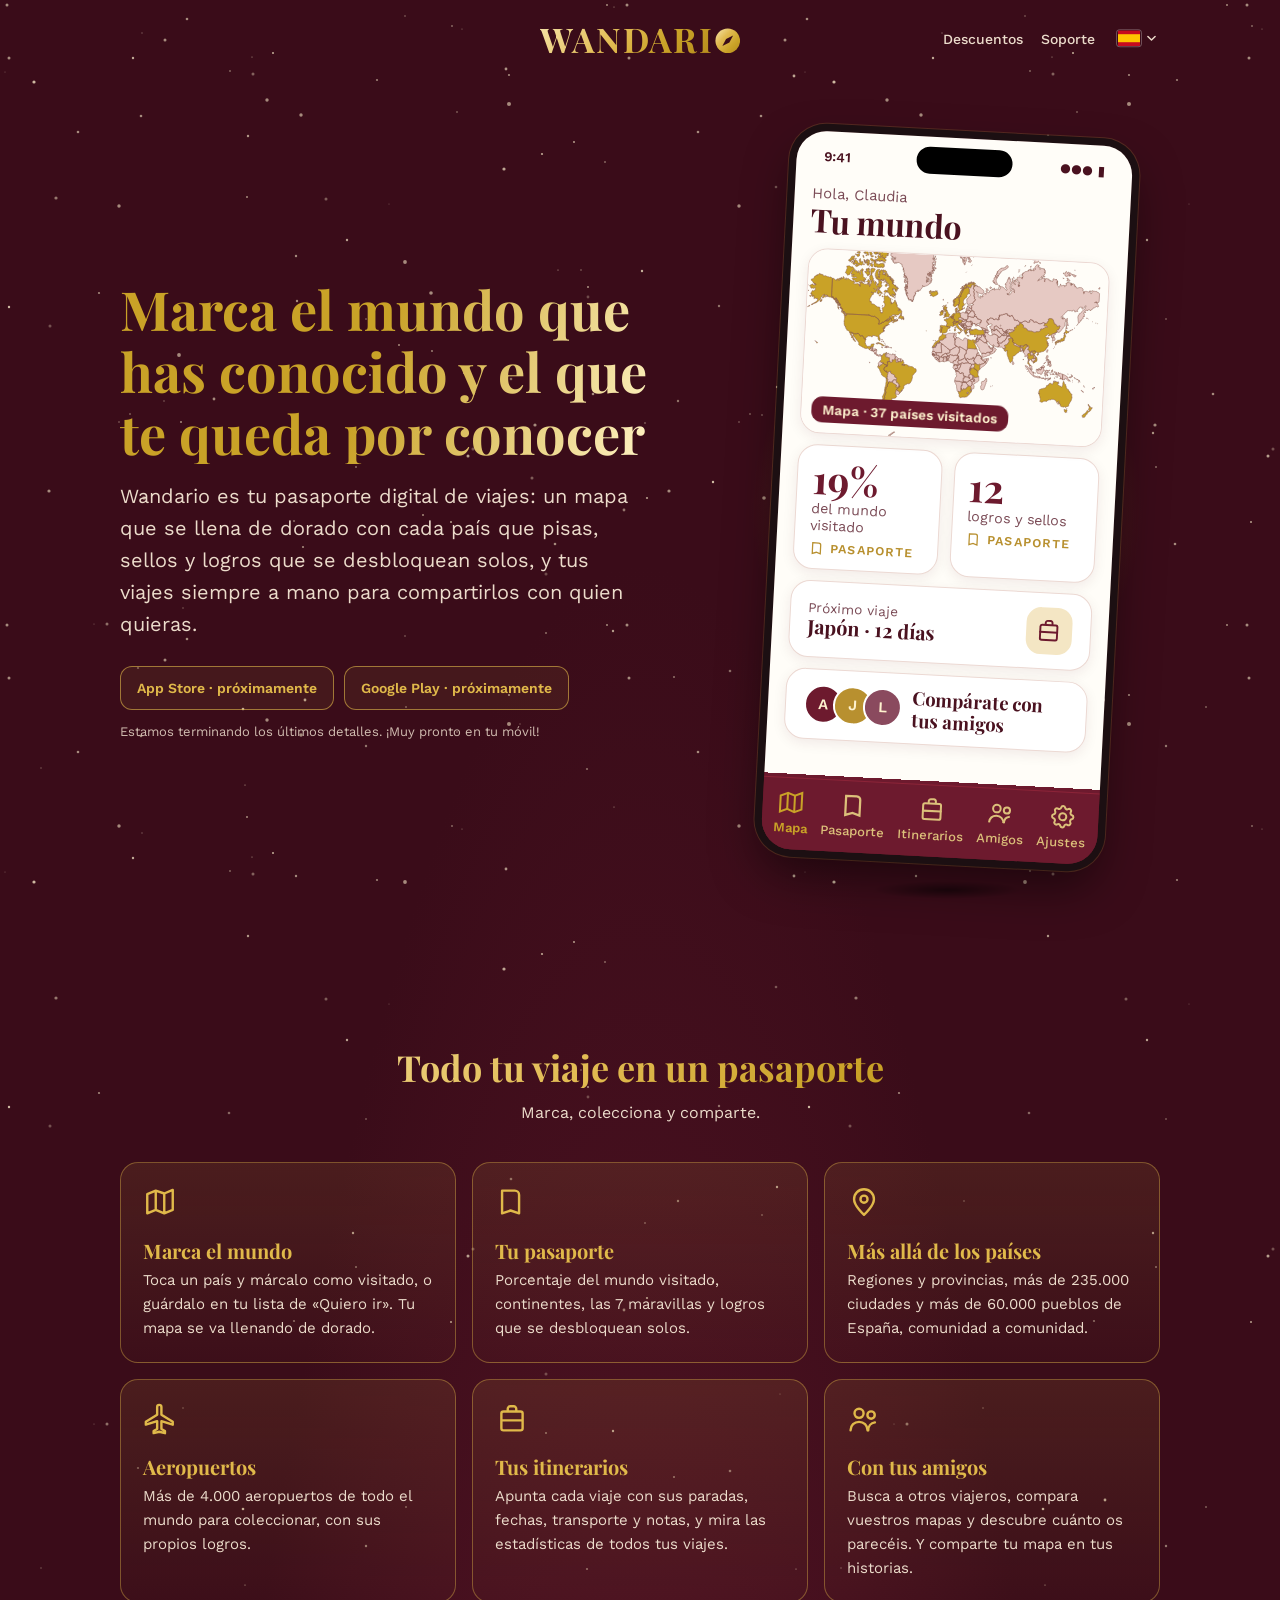
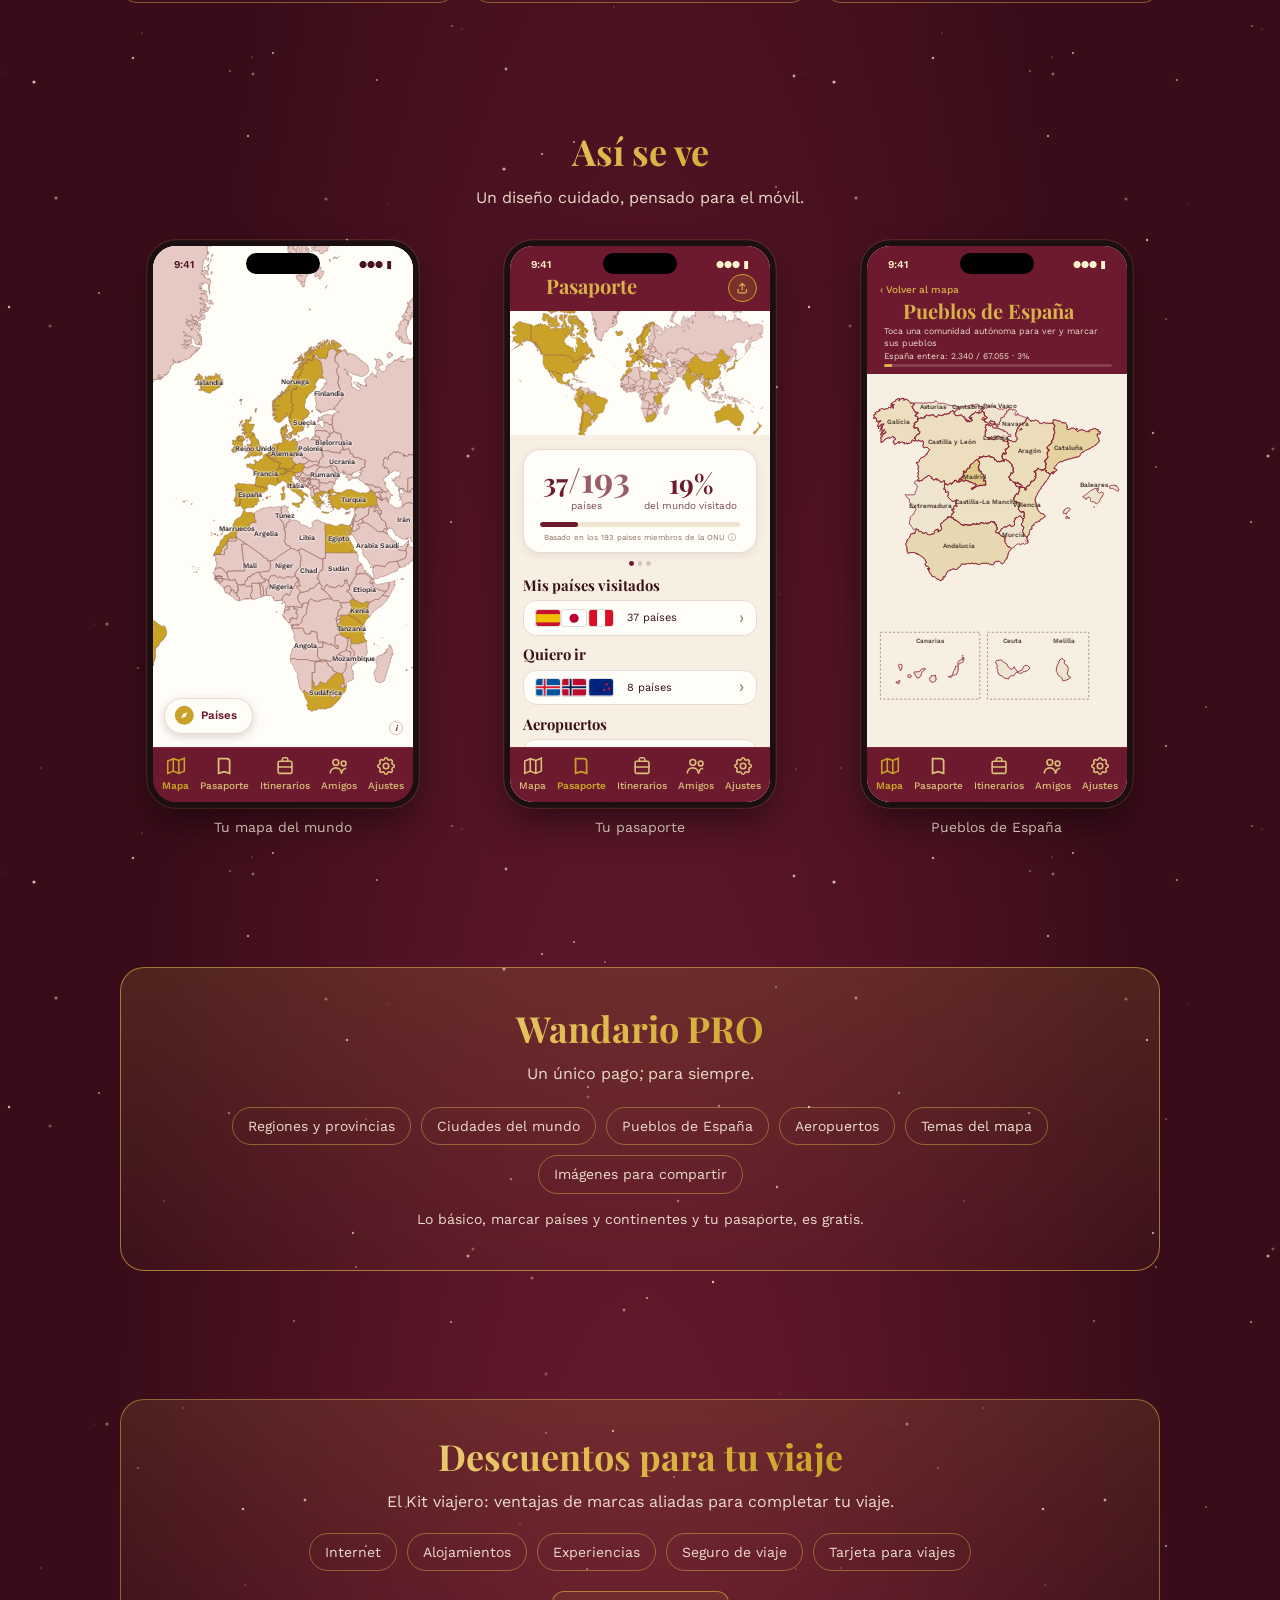
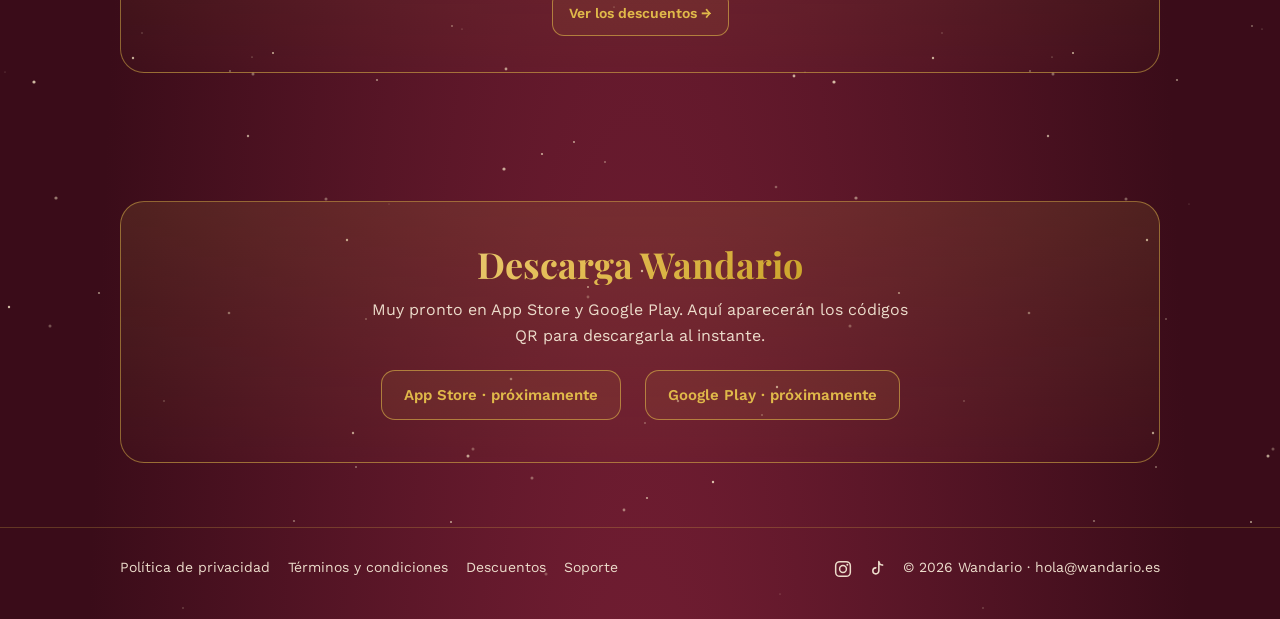
==== index.html @ b7c6d2a2 "Web: marco del movil proporcional al tamano (fino y uniforme en movil y ordenador), sin linea blanca" ====
<!doctype html>
<html lang="es">
<head>
<meta charset="utf-8">
<meta name="viewport" content="width=device-width,initial-scale=1">
<title>Wandario · Tu pasaporte digital de viajes</title>
<meta name="description" content="Marca el mundo que has conocido y el que te queda por conocer. Tu mapa, tu pasaporte con sellos y logros, tus itinerarios y tus amigos, en una sola app.">
<meta name="theme-color" content="#3a0c19">
<link rel="canonical" href="https://wandario.es/">
<link rel="alternate" hreflang="es" href="https://wandario.es/">
<link rel="alternate" hreflang="en" href="https://wandario.es/en/">
<link rel="alternate" hreflang="x-default" href="https://wandario.es/">
<link rel="icon" href="/favicon.ico" sizes="any">
<link rel="icon" href="/favicon-32.png" type="image/png" sizes="32x32">
<link rel="icon" href="/favicon-48.png" type="image/png" sizes="48x48">
<link rel="icon" href="/favicon-96.png" type="image/png" sizes="96x96">
<link rel="apple-touch-icon" href="/apple-touch-icon.png">
<link rel="manifest" href="/site.webmanifest">
<meta property="og:type" content="website">
<meta property="og:locale" content="es_ES">
<meta property="og:title" content="Wandario · Tu pasaporte digital de viajes">
<meta property="og:description" content="Marca el mundo que has conocido y el que te queda por conocer. Tu mapa, tu pasaporte con sellos y logros, tus itinerarios y tus amigos, en una sola app.">
<meta property="og:url" content="https://wandario.es/">
<meta property="og:image" content="https://wandario.es/img/og-wandario.png?v=4">
<meta property="og:image:width" content="1200">
<meta property="og:image:height" content="630">
<meta name="twitter:card" content="summary_large_image">
<link rel="stylesheet" href="/css/style.css?v=11f3b00a">
<script>(function(){if('scrollRestoration' in history)history.scrollRestoration='manual';if(location.hash)return;var moved=false;['touchstart','wheel','keydown','mousedown'].forEach(function(e){addEventListener(e,function(){moved=true},{once:true,passive:true})});function top(){if(!moved)window.scrollTo(0,0)}top();addEventListener('load',function(){top();setTimeout(top,80);setTimeout(top,400);if(document.fonts&&document.fonts.ready)document.fonts.ready.then(top)});addEventListener('pageshow',top)})()</script>
<script>document.documentElement.className+=" js"</script>
<script type="application/ld+json">{"@context":"https://schema.org","@graph":[{"@type":"Organization","@id":"https://wandario.es/#org","name":"Wandario","url":"https://wandario.es/","logo":{"@type":"ImageObject","url":"https://wandario.es/icon-512.png","width":512,"height":512},"image":{"@type":"ImageObject","url":"https://wandario.es/icon-512.png","width":512,"height":512},"sameAs":["https://www.instagram.com/wandarioapp/","https://www.tiktok.com/@wandarioapp"]},{"@type":"WebSite","@id":"https://wandario.es/#website","url":"https://wandario.es/","name":"Wandario","inLanguage":"es","publisher":{"@id":"https://wandario.es/#org"}},{"@type":"WebPage","@id":"https://wandario.es/#page","url":"https://wandario.es/","isPartOf":{"@id":"https://wandario.es/#website"},"primaryImageOfPage":{"@type":"ImageObject","url":"https://wandario.es/icon-512.png","width":512,"height":512},"image":{"@type":"ImageObject","url":"https://wandario.es/icon-512.png","width":512,"height":512}}]}</script>
</head>
<body class="stars">
<div class="twinkle" aria-hidden="true"></div>
<header class="top wrap">
  <a class="brand" href="/" aria-label="Wandario, inicio"><span class="word">WANDARI</span><span class="o" aria-hidden="true"><span class="face fa"><svg viewBox="0 0 62 62"><circle cx="31" cy="31" r="30" fill="url(#gdisc)"/><polygon points="44,18 26.9,26.9 18,44 35,35" fill="#3a0c19"/></svg></span><span class="face fb"><svg viewBox="0 0 62 62"><circle cx="31" cy="31" r="30" fill="url(#gdisc)"/><path transform="translate(31 31) scale(.95) translate(-31 -31)" d="M31 17l2.4 9.5 10.6 5.4v3l-10.6-2.4-.8 6.5 3.8 3v2.4L31 42.6l-4.4 1.8V42l3.8-3-.8-6.5L19 34.9v-3l10.6-5.4z" fill="#3a0c19"/></svg></span></span></a>
  <details class="mnav"><summary aria-label="Menú"><span></span><span></span><span></span></summary>
    <div class="mpanel"><a href="/descuentos/">Descuentos</a><a href="/soporte/">Soporte</a><a href="/privacidad/">Política de privacidad</a><a href="/terminos/">Términos y condiciones</a></div>
  </details>
  <nav>
    <a class="sup" href="/descuentos/">Descuentos</a>
    <a class="sup" href="/soporte/">Soporte</a>
    <details class="lang"><summary aria-label="Idioma / Language"><span class="flag"><svg viewBox="0 0 22 16" aria-hidden="true"><rect width="22" height="16" fill="#c60b1e"/><rect y="4" width="22" height="8" fill="#ffc400"/></svg></span><svg class="chev" viewBox="0 0 10 6" aria-hidden="true"><path d="M1 1l4 4 4-4" fill="none" stroke="currentColor" stroke-width="1.6" stroke-linecap="round" stroke-linejoin="round"/></svg></summary>
      <div class="menu">
        <a href="/" hreflang="es" lang="es" aria-current="true"><span class="flag"><svg viewBox="0 0 22 16" aria-hidden="true"><rect width="22" height="16" fill="#c60b1e"/><rect y="4" width="22" height="8" fill="#ffc400"/></svg></span>Español<i class="tick">✓</i></a>
        <a href="/en/" hreflang="en" lang="en"><span class="flag"><svg viewBox="0 0 60 40" aria-hidden="true"><rect width="60" height="40" fill="#012169"/><path d="M0 0L60 40M60 0L0 40" stroke="#fff" stroke-width="8"/><path d="M0 0L60 40M60 0L0 40" stroke="#c8102e" stroke-width="3"/><path d="M30 0V40M0 20H60" stroke="#fff" stroke-width="13"/><path d="M30 0V40M0 20H60" stroke="#c8102e" stroke-width="8"/></svg></span>English</a>
      </div>
    </details>
  </nav>
</header>
<svg width="0" height="0" style="position:absolute" aria-hidden="true"><defs><linearGradient id="gdisc" x1="0" y1="0" x2="1" y2="1"><stop offset="0" stop-color="#f7e7b0"/><stop offset=".35" stop-color="#e2bb52"/><stop offset=".7" stop-color="#c9a227"/><stop offset="1" stop-color="#b48a1c"/></linearGradient></defs></svg>
<main>
  <div class="wrap hero">
    <div>
      <h1 class="gold shimmer">Marca el mundo que has conocido<br class="mb"> y el que te queda por conocer</h1>
      <p class="lead">Wandario es tu pasaporte digital de viajes: un mapa que se llena de dorado con cada país que pisas, sellos y logros que se desbloquean solos, y tus viajes siempre a mano para compartirlos con quien quieras.</p>
      <div class="badges">
        <a class="badge" href="#descargar" style="text-decoration:none">App Store · próximamente</a>
        <a class="badge" href="#descargar" style="text-decoration:none">Google Play · próximamente</a>
      </div>
      <p class="soon">Estamos terminando los últimos detalles. ¡Muy pronto en tu móvil!</p>
    </div>
    <div class="hero-art"><div class="halo" aria-hidden="true"></div><div class="phone float hpf"><div class="hp" role="img" aria-label="Pantalla de Wandario: tu mapa del mundo con 37 países visitados, tu pasaporte, tu próximo viaje y tus amigos">
  <div class="hp-status" aria-hidden="true"><span>9:41</span><span class="hp-notch"></span><span>●●● ▮</span></div>
  <div class="hp-dash" aria-hidden="true">
    <div class="hp-hello"><span class="s">Hola, Claudia</span><span class="t">Tu mundo</span></div>
    <div class="hp-card hp-map"><img src="/img/hero-map.svg?v=6008c61d" alt="" width="1000" height="400"><span class="hp-tag">Mapa · 37 países visitados</span><span class="ring" aria-hidden="true"></span><span class="dot" aria-hidden="true"></span></div>
    <div class="hp-two">
      <div class="hp-card hp-pc"><span class="n">19%</span><span class="l">del mundo visitado</span><span class="k"><svg viewBox="0 0 24 24" fill="none" stroke="#b8902f" stroke-width="1.9" aria-hidden="true"><path d="M5 4h9a3 3 0 013 3v13l-6-2-6 2V4z"/></svg>Pasaporte</span></div>
      <div class="hp-card hp-pc"><span class="n">12</span><span class="l">logros y sellos</span><span class="k"><svg viewBox="0 0 24 24" fill="none" stroke="#b8902f" stroke-width="1.9" aria-hidden="true"><path d="M5 4h9a3 3 0 013 3v13l-6-2-6 2V4z"/></svg>Pasaporte</span></div>
    </div>
    <div class="hp-card hp-trip"><div><span class="s">Próximo viaje</span><span class="t">Japón · 12 días</span></div><span class="hp-ib"><svg viewBox="0 0 24 24" fill="none" stroke="#6d1a2e" stroke-width="1.7" aria-hidden="true"><path d="M9 6V4.8A1.8 1.8 0 0110.8 3h2.4A1.8 1.8 0 0115 4.8V6" stroke-linecap="round" stroke-linejoin="round"/><path d="M4.5 8.2A1.5 1.5 0 016 6.7h12a1.5 1.5 0 011.5 1.5v10.3a1.5 1.5 0 01-1.5 1.5H6a1.5 1.5 0 01-1.5-1.5V8.2z"/><path d="M4.5 13h15" stroke-linecap="round"/></svg></span></div>
    <div class="hp-card hp-fr"><i class="hp-av">A</i><i class="hp-av b">J</i><i class="hp-av c">L</i><span class="t">Compárate con tus amigos</span></div>
  </div>
  <div class="hp-tabs" aria-hidden="true"><div class="hp-tab on"><svg viewBox="0 0 24 24" fill="none" stroke="currentColor" stroke-width="1.7" aria-hidden="true"><path d="M9 4l-6 2.5v13.5l6-2.5 6 2.5 6-2.5V3.5L15 6 9 4z"/><path d="M9 4v13.5M15 6v13.5"/></svg><span>Mapa</span></div><div class="hp-tab"><svg viewBox="0 0 24 24" fill="none" stroke="currentColor" stroke-width="1.9" aria-hidden="true"><path d="M5 4h9a3 3 0 013 3v13l-6-2-6 2V4z"/></svg><span>Pasaporte</span></div><div class="hp-tab"><svg viewBox="0 0 24 24" fill="none" stroke="currentColor" stroke-width="1.7" aria-hidden="true"><path d="M9 6V4.8A1.8 1.8 0 0110.8 3h2.4A1.8 1.8 0 0115 4.8V6" stroke-linecap="round" stroke-linejoin="round"/><path d="M4.5 8.2A1.5 1.5 0 016 6.7h12a1.5 1.5 0 011.5 1.5v10.3a1.5 1.5 0 01-1.5 1.5H6a1.5 1.5 0 01-1.5-1.5V8.2z"/><path d="M4.5 13h15" stroke-linecap="round"/></svg><span>Itinerarios</span></div><div class="hp-tab"><svg viewBox="0 0 24 24" fill="none" stroke="currentColor" stroke-width="1.7" aria-hidden="true"><circle cx="8.5" cy="8" r="3.2"/><path d="M2.5 20c0-3.6 2.7-6 6-6s6 2.4 6 6"/><circle cx="17" cy="9.2" r="2.6"/><path d="M15 20c0-3 1.9-5.2 4.7-5.6"/></svg><span>Amigos</span></div><div class="hp-tab"><svg viewBox="0 0 24 24" fill="none" stroke="currentColor" stroke-width="1.7" aria-hidden="true"><path stroke-linejoin="round" d="M10.33 4.32c.43-1.76 2.91-1.76 3.34 0a1.72 1.72 0 002.57 1.06c1.54-.94 3.3.82 2.36 2.36a1.72 1.72 0 001.07 2.57c1.75.43 1.75 2.91 0 3.34a1.72 1.72 0 00-1.07 2.57c.94 1.54-.82 3.3-2.36 2.36a1.72 1.72 0 00-2.57 1.07c-.43 1.75-2.91 1.75-3.34 0a1.72 1.72 0 00-2.57-1.07c-1.54.94-3.3-.82-2.36-2.36a1.72 1.72 0 00-1.06-2.57c-1.76-.43-1.76-2.91 0-3.34a1.72 1.72 0 001.06-2.57c-.94-1.54.82-3.3 2.36-2.36 1 .61 2.3.07 2.57-1.06z"/><circle cx="12" cy="12" r="3"/></svg><span>Ajustes</span></div></div>
</div></div><div class="ground" aria-hidden="true"></div></div>
  </div>

  <section>
    <div class="wrap">
      <h2 class="gold reveal">Todo tu viaje en un pasaporte</h2>
      <p class="sub">Marca, colecciona y comparte.</p>
      <div class="cards">
        <div class="card reveal"><svg viewBox="0 0 24 24"><path d="M9 4l-6 2.5v13.5l6-2.5 6 2.5 6-2.5V3.5L15 6 9 4zM9 4v13.5M15 6v13.5"/></svg><h3>Marca el mundo</h3><p>Toca un país y márcalo como visitado, o guárdalo en tu lista de «Quiero ir». Tu mapa se va llenando de dorado.</p></div>
        <div class="card reveal"><svg viewBox="0 0 24 24"><path d="M5 4h9a3 3 0 013 3v13l-6-2-6 2V4z"/></svg><h3>Tu pasaporte</h3><p>Porcentaje del mundo visitado, continentes, las 7 maravillas y logros que se desbloquean solos.</p></div>
        <div class="card reveal"><svg viewBox="0 0 24 24"><path d="M12 21s-7-6.2-7-11a7 7 0 1114 0c0 4.8-7 11-7 11z"/><circle cx="12" cy="10" r="2.5"/></svg><h3>Más allá de los países</h3><p>Regiones y provincias, más de 235.000 ciudades y más de 60.000 pueblos de España, comunidad a comunidad.</p></div>
        <div class="card reveal"><svg viewBox="0 0 24 24"><path d="M21 16v-2l-8-5V3.5a1.5 1.5 0 00-3 0V9l-8 5v2l8-2.5V19l-2.5 1.5V22l4-1 4 1v-1.5L13 19v-5.5l8 2.5z"/></svg><h3>Aeropuertos</h3><p>Más de 4.000 aeropuertos de todo el mundo para coleccionar, con sus propios logros.</p></div>
        <div class="card reveal"><svg viewBox="0 0 24 24"><path d="M4.5 8.2A1.5 1.5 0 016 6.7h12a1.5 1.5 0 011.5 1.5v10.3a1.5 1.5 0 01-1.5 1.5H6a1.5 1.5 0 01-1.5-1.5V8.2zM9 6V4.8A1.8 1.8 0 0110.8 3h2.4A1.8 1.8 0 0115 4.8V6M4.5 13h15"/></svg><h3>Tus itinerarios</h3><p>Apunta cada viaje con sus paradas, fechas, transporte y notas, y mira las estadísticas de todos tus viajes.</p></div>
        <div class="card reveal"><svg viewBox="0 0 24 24"><circle cx="8.5" cy="8" r="3.2"/><path d="M2.5 20c0-3.6 2.7-6 6-6s6 2.4 6 6"/><circle cx="17" cy="9.2" r="2.6"/><path d="M15 20c0-3 1.9-5.2 4.7-5.6"/></svg><h3>Con tus amigos</h3><p>Busca a otros viajeros, compara vuestros mapas y descubre cuánto os parecéis. Y comparte tu mapa en tus historias.</p></div>
      </div>
    </div>
  </section>

  <section>
    <div class="wrap">
      <h2 class="gold reveal">Así se ve</h2>
      <p class="sub">Un diseño cuidado, pensado para el móvil.</p>
      <div class="screens">
        <figure class="reveal"><div class="phone hpf"><div class="hp" role="img" aria-label="Mapa del mundo con países marcados"><div class="hp-status" aria-hidden="true"><span>9:41</span><span class="hp-notch"></span><span>●●● ▮</span></div>
  <div class="hp-mapz" aria-hidden="true"><img loading="lazy" src="/img/scr-mapa.svg?v=b61e47d5" alt="" width="272" height="524"><span class="hp-lb" style="left:21.8%;top:27.4%">Islandia</span><span class="hp-lb" style="left:39.3%;top:40.6%">Reino Unido</span><span class="hp-lb" style="left:43.3%;top:45.5%">Francia</span><span class="hp-lb" style="left:51.4%;top:41.5%">Alemania</span><span class="hp-lb" style="left:67.7%;top:29.5%">Finlandia</span><span class="hp-lb" style="left:69.4%;top:39.4%">Bielorrusia</span><span class="hp-lb" style="left:72.7%;top:43.1%">Ucrania</span><span class="hp-lb" style="left:66.3%;top:45.7%">Rumanía</span><span class="hp-lb" style="left:77.0%;top:50.7%">Turquía</span><span class="hp-lb" style="left:37.2%;top:49.7%">España</span><span class="hp-lb" style="left:54.7%;top:48.0%">Italia</span><span class="hp-lb" style="left:32.4%;top:56.5%">Marruecos</span><span class="hp-lb" style="left:43.5%;top:57.5%">Argelia</span><span class="hp-lb" style="left:50.6%;top:53.9%">Túnez</span><span class="hp-lb" style="left:59.2%;top:58.2%">Libia</span><span class="hp-lb" style="left:71.3%;top:58.5%">Egipto</span><span class="hp-lb" style="left:71.4%;top:64.5%">Sudán</span><span class="hp-lb" style="left:59.9%;top:64.9%">Chad</span><span class="hp-lb" style="left:50.4%;top:63.8%">Níger</span><span class="hp-lb" style="left:37.2%;top:63.8%">Mali</span><span class="hp-lb" style="left:49.1%;top:68.0%">Nigeria</span><span class="hp-lb" style="left:81.2%;top:68.6%">Etiopía</span><span class="hp-lb" style="left:79.4%;top:72.9%">Kenia</span><span class="hp-lb" style="left:76.4%;top:76.5%">Tanzania</span><span class="hp-lb" style="left:58.7%;top:79.8%">Angola</span><span class="hp-lb" style="left:66.4%;top:89.3%">Sudáfrica</span><span class="hp-lb" style="left:77.1%;top:82.5%">Mozambique</span><span class="hp-lb" style="left:86.2%;top:59.9%">Arabia Saudí</span><span class="hp-lb" style="left:96.2%;top:54.8%">Irán</span><span class="hp-lb" style="left:54.7%;top:27.2%">Noruega</span><span class="hp-lb" style="left:58.2%;top:35.3%">Suecia</span><span class="hp-lb" style="left:60.6%;top:40.6%">Polonia</span></div>
  <div class="hp-pill" aria-hidden="true"><svg viewBox="0 0 24 24" aria-hidden="true"><circle cx="12" cy="12" r="11" fill="#c9a227"/><path d="M15.5 8.5l-2 5-5 2 2-5z" fill="#fff"/></svg><span>Países</span></div><div class="hp-info" aria-hidden="true">i</div>
  <div class="hp-tabs" aria-hidden="true"><div class="hp-tab on"><svg viewBox="0 0 24 24" fill="none" stroke="currentColor" stroke-width="1.7" aria-hidden="true"><path d="M9 4l-6 2.5v13.5l6-2.5 6 2.5 6-2.5V3.5L15 6 9 4z"/><path d="M9 4v13.5M15 6v13.5"/></svg><span>Mapa</span></div><div class="hp-tab"><svg viewBox="0 0 24 24" fill="none" stroke="currentColor" stroke-width="1.9" aria-hidden="true"><path d="M5 4h9a3 3 0 013 3v13l-6-2-6 2V4z"/></svg><span>Pasaporte</span></div><div class="hp-tab"><svg viewBox="0 0 24 24" fill="none" stroke="currentColor" stroke-width="1.7" aria-hidden="true"><path d="M9 6V4.8A1.8 1.8 0 0110.8 3h2.4A1.8 1.8 0 0115 4.8V6" stroke-linecap="round" stroke-linejoin="round"/><path d="M4.5 8.2A1.5 1.5 0 016 6.7h12a1.5 1.5 0 011.5 1.5v10.3a1.5 1.5 0 01-1.5 1.5H6a1.5 1.5 0 01-1.5-1.5V8.2z"/><path d="M4.5 13h15" stroke-linecap="round"/></svg><span>Itinerarios</span></div><div class="hp-tab"><svg viewBox="0 0 24 24" fill="none" stroke="currentColor" stroke-width="1.7" aria-hidden="true"><circle cx="8.5" cy="8" r="3.2"/><path d="M2.5 20c0-3.6 2.7-6 6-6s6 2.4 6 6"/><circle cx="17" cy="9.2" r="2.6"/><path d="M15 20c0-3 1.9-5.2 4.7-5.6"/></svg><span>Amigos</span></div><div class="hp-tab"><svg viewBox="0 0 24 24" fill="none" stroke="currentColor" stroke-width="1.7" aria-hidden="true"><path stroke-linejoin="round" d="M10.33 4.32c.43-1.76 2.91-1.76 3.34 0a1.72 1.72 0 002.57 1.06c1.54-.94 3.3.82 2.36 2.36a1.72 1.72 0 001.07 2.57c1.75.43 1.75 2.91 0 3.34a1.72 1.72 0 00-1.07 2.57c.94 1.54-.82 3.3-2.36 2.36a1.72 1.72 0 00-2.57 1.07c-.43 1.75-2.91 1.75-3.34 0a1.72 1.72 0 00-2.57-1.07c-1.54.94-3.3-.82-2.36-2.36a1.72 1.72 0 00-1.06-2.57c-1.76-.43-1.76-2.91 0-3.34a1.72 1.72 0 001.06-2.57c-.94-1.54.82-3.3 2.36-2.36 1 .61 2.3.07 2.57-1.06z"/><circle cx="12" cy="12" r="3"/></svg><span>Ajustes</span></div></div></div></div><figcaption>Tu mapa del mundo</figcaption></figure>
        <figure class="reveal"><div class="phone hpf"><div class="hp hp-pas hp-light" role="img" aria-label="Pasaporte con el porcentaje del mundo visitado"><div class="hp-status" aria-hidden="true"><span>9:41</span><span class="hp-notch"></span><span>●●● ▮</span></div>
  <div class="hp-hd" aria-hidden="true"><span class="ti">Pasaporte</span><span class="hp-share"><svg viewBox="0 0 24 24" fill="none" stroke="#d9b04a" stroke-width="2" stroke-linecap="round" stroke-linejoin="round" aria-hidden="true"><path d="M12 15V4M8 8l4-4 4 4M5 14v4a2 2 0 002 2h10a2 2 0 002-2v-4"/></svg></span></div>
  <div class="hp-pband" aria-hidden="true"><img loading="lazy" src="/img/scr-pasaporte.svg?v=91cf66f0" alt="" width="272" height="130"></div>
  <div class="hp-pbody" aria-hidden="true">
    <div class="hp-st"><div class="row"><div><span class="n">37<small>/193</small></span><span class="l">países</span></div><div><span class="n">19%</span><span class="l">del mundo visitado</span></div></div>
      <div class="hp-bar"><i style="width:19%"></i></div><span class="nt">Basado en los 193 países miembros de la ONU ⓘ</span></div>
    <div class="hp-dots"><i></i><i></i><i></i></div>
    <span class="hp-sec">Mis países visitados</span>
    <div class="hp-rw"><span class="fls"><svg class="fl" viewBox="0 0 26 18" aria-hidden="true"><rect width="26" height="18" fill="#c8102e"/><rect y="4.5" width="26" height="9" fill="#f1bf00"/></svg><svg class="fl" viewBox="0 0 26 18" aria-hidden="true"><rect width="26" height="18" fill="#fff"/><circle cx="13" cy="9" r="5" fill="#bc002d"/></svg><svg class="fl" viewBox="0 0 26 18" aria-hidden="true"><rect width="26" height="18" fill="#d91023"/><rect x="8.6" width="8.8" height="18" fill="#fff"/></svg></span><span>37 países</span><span class="ch">›</span></div>
    <span class="hp-sec">Quiero ir</span>
    <div class="hp-rw"><span class="fls"><svg class="fl" viewBox="0 0 26 18" aria-hidden="true"><rect width="26" height="18" fill="#02529c"/><rect x="7" width="4.4" height="18" fill="#fff"/><rect y="6.8" width="26" height="4.4" fill="#fff"/><rect x="8.1" width="2.2" height="18" fill="#dc1e35"/><rect y="7.9" width="26" height="2.2" fill="#dc1e35"/></svg><svg class="fl" viewBox="0 0 26 18" aria-hidden="true"><rect width="26" height="18" fill="#ba0c2f"/><rect x="7" width="4.4" height="18" fill="#fff"/><rect y="6.8" width="26" height="4.4" fill="#fff"/><rect x="8.1" width="2.2" height="18" fill="#00205b"/><rect y="7.9" width="26" height="2.2" fill="#00205b"/></svg><svg class="fl" viewBox="0 0 26 18" aria-hidden="true"><rect width="26" height="18" fill="#00247d"/><circle cx="19" cy="6" r="1.4" fill="#cc142b"/><circle cx="21.5" cy="10.5" r="1.4" fill="#cc142b"/><circle cx="16.5" cy="12" r="1.4" fill="#cc142b"/></svg></span><span>8 países</span><span class="ch">›</span></div>
    <span class="hp-sec">Aeropuertos</span>
    <div class="hp-rw"><span class="ib"><svg viewBox="0 0 24 24" fill="none" stroke="#6d1a2e" stroke-width="1.7" aria-hidden="true"><path d="M9 6V4.8A1.8 1.8 0 0110.8 3h2.4A1.8 1.8 0 0115 4.8V6" stroke-linecap="round" stroke-linejoin="round"/><path d="M4.5 8.2A1.5 1.5 0 016 6.7h12a1.5 1.5 0 011.5 1.5v10.3a1.5 1.5 0 01-1.5 1.5H6a1.5 1.5 0 01-1.5-1.5V8.2z"/><path d="M4.5 13h15" stroke-linecap="round"/></svg></span><span>Aeropuertos</span><span class="ch">›</span></div>
  </div>
  <div class="hp-tabs" aria-hidden="true"><div class="hp-tab"><svg viewBox="0 0 24 24" fill="none" stroke="currentColor" stroke-width="1.7" aria-hidden="true"><path d="M9 4l-6 2.5v13.5l6-2.5 6 2.5 6-2.5V3.5L15 6 9 4z"/><path d="M9 4v13.5M15 6v13.5"/></svg><span>Mapa</span></div><div class="hp-tab on"><svg viewBox="0 0 24 24" fill="none" stroke="currentColor" stroke-width="1.9" aria-hidden="true"><path d="M5 4h9a3 3 0 013 3v13l-6-2-6 2V4z"/></svg><span>Pasaporte</span></div><div class="hp-tab"><svg viewBox="0 0 24 24" fill="none" stroke="currentColor" stroke-width="1.7" aria-hidden="true"><path d="M9 6V4.8A1.8 1.8 0 0110.8 3h2.4A1.8 1.8 0 0115 4.8V6" stroke-linecap="round" stroke-linejoin="round"/><path d="M4.5 8.2A1.5 1.5 0 016 6.7h12a1.5 1.5 0 011.5 1.5v10.3a1.5 1.5 0 01-1.5 1.5H6a1.5 1.5 0 01-1.5-1.5V8.2z"/><path d="M4.5 13h15" stroke-linecap="round"/></svg><span>Itinerarios</span></div><div class="hp-tab"><svg viewBox="0 0 24 24" fill="none" stroke="currentColor" stroke-width="1.7" aria-hidden="true"><circle cx="8.5" cy="8" r="3.2"/><path d="M2.5 20c0-3.6 2.7-6 6-6s6 2.4 6 6"/><circle cx="17" cy="9.2" r="2.6"/><path d="M15 20c0-3 1.9-5.2 4.7-5.6"/></svg><span>Amigos</span></div><div class="hp-tab"><svg viewBox="0 0 24 24" fill="none" stroke="currentColor" stroke-width="1.7" aria-hidden="true"><path stroke-linejoin="round" d="M10.33 4.32c.43-1.76 2.91-1.76 3.34 0a1.72 1.72 0 002.57 1.06c1.54-.94 3.3.82 2.36 2.36a1.72 1.72 0 001.07 2.57c1.75.43 1.75 2.91 0 3.34a1.72 1.72 0 00-1.07 2.57c.94 1.54-.82 3.3-2.36 2.36a1.72 1.72 0 00-2.57 1.07c-.43 1.75-2.91 1.75-3.34 0a1.72 1.72 0 00-2.57-1.07c-1.54.94-3.3-.82-2.36-2.36a1.72 1.72 0 00-1.06-2.57c-1.76-.43-1.76-2.91 0-3.34a1.72 1.72 0 001.06-2.57c-.94-1.54.82-3.3 2.36-2.36 1 .61 2.3.07 2.57-1.06z"/><circle cx="12" cy="12" r="3"/></svg><span>Ajustes</span></div></div></div></div><figcaption>Tu pasaporte</figcaption></figure>
        <figure class="reveal"><div class="phone hpf"><div class="hp hp-pu hp-light" role="img" aria-label="Mapa de Pueblos de España por comunidades"><div class="hp-status" aria-hidden="true"><span>9:41</span><span class="hp-notch"></span><span>●●● ▮</span></div>
  <div class="hp-hd" aria-hidden="true"><span class="bk">‹ Volver al mapa</span><span class="ti">Pueblos de España</span><span class="sb">Toca una comunidad autónoma para ver y marcar sus pueblos</span><span class="pg">España entera: 2.340 / 67.055 · 3%</span><span class="tr"><i style="width:3.5%"></i></span></div>
  <div class="hp-pz" aria-hidden="true"><img loading="lazy" src="/img/scr-pueblos.svg?v=1da32c4b" alt="" width="272" height="390"><span class="hp-lb" style="left:12.2%;top:12.9%">Galicia</span><span class="hp-lb" style="left:25.4%;top:8.9%">Asturias</span><span class="hp-lb" style="left:39.0%;top:8.7%">Cantabria</span><span class="hp-lb" style="left:51.0%;top:8.5%">País Vasco</span><span class="hp-lb" style="left:57.0%;top:13.4%">Navarra</span><span class="hp-lb" style="left:49.5%;top:17.1%">La Rioja</span><span class="hp-lb" style="left:62.4%;top:20.7%">Aragón</span><span class="hp-lb" style="left:41.2%;top:27.6%">Madrid</span><span class="hp-lb" style="left:32.8%;top:18.2%">Castilla y León</span><span class="hp-lb" style="left:46.1%;top:34.4%">Castilla-La Mancha</span><span class="hp-lb" style="left:24.3%;top:35.3%">Extremadura</span><span class="hp-lb" style="left:77.6%;top:19.9%">Cataluña</span><span class="hp-lb" style="left:61.7%;top:35.1%">Valencia</span><span class="hp-lb" style="left:87.4%;top:29.7%">Baleares</span><span class="hp-lb" style="left:35.3%;top:46.2%">Andalucía</span><span class="hp-lb" style="left:56.2%;top:43.3%">Murcia</span><span class="hp-lb i" style="left:24.3%;top:71.5%">Canarias</span><span class="hp-lb i" style="left:56.1%;top:71.5%">Ceuta</span><span class="hp-lb i" style="left:75.6%;top:71.5%">Melilla</span></div>
  <div class="hp-tabs" aria-hidden="true"><div class="hp-tab on"><svg viewBox="0 0 24 24" fill="none" stroke="currentColor" stroke-width="1.7" aria-hidden="true"><path d="M9 4l-6 2.5v13.5l6-2.5 6 2.5 6-2.5V3.5L15 6 9 4z"/><path d="M9 4v13.5M15 6v13.5"/></svg><span>Mapa</span></div><div class="hp-tab"><svg viewBox="0 0 24 24" fill="none" stroke="currentColor" stroke-width="1.9" aria-hidden="true"><path d="M5 4h9a3 3 0 013 3v13l-6-2-6 2V4z"/></svg><span>Pasaporte</span></div><div class="hp-tab"><svg viewBox="0 0 24 24" fill="none" stroke="currentColor" stroke-width="1.7" aria-hidden="true"><path d="M9 6V4.8A1.8 1.8 0 0110.8 3h2.4A1.8 1.8 0 0115 4.8V6" stroke-linecap="round" stroke-linejoin="round"/><path d="M4.5 8.2A1.5 1.5 0 016 6.7h12a1.5 1.5 0 011.5 1.5v10.3a1.5 1.5 0 01-1.5 1.5H6a1.5 1.5 0 01-1.5-1.5V8.2z"/><path d="M4.5 13h15" stroke-linecap="round"/></svg><span>Itinerarios</span></div><div class="hp-tab"><svg viewBox="0 0 24 24" fill="none" stroke="currentColor" stroke-width="1.7" aria-hidden="true"><circle cx="8.5" cy="8" r="3.2"/><path d="M2.5 20c0-3.6 2.7-6 6-6s6 2.4 6 6"/><circle cx="17" cy="9.2" r="2.6"/><path d="M15 20c0-3 1.9-5.2 4.7-5.6"/></svg><span>Amigos</span></div><div class="hp-tab"><svg viewBox="0 0 24 24" fill="none" stroke="currentColor" stroke-width="1.7" aria-hidden="true"><path stroke-linejoin="round" d="M10.33 4.32c.43-1.76 2.91-1.76 3.34 0a1.72 1.72 0 002.57 1.06c1.54-.94 3.3.82 2.36 2.36a1.72 1.72 0 001.07 2.57c1.75.43 1.75 2.91 0 3.34a1.72 1.72 0 00-1.07 2.57c.94 1.54-.82 3.3-2.36 2.36a1.72 1.72 0 00-2.57 1.07c-.43 1.75-2.91 1.75-3.34 0a1.72 1.72 0 00-2.57-1.07c-1.54.94-3.3-.82-2.36-2.36a1.72 1.72 0 00-1.06-2.57c-1.76-.43-1.76-2.91 0-3.34a1.72 1.72 0 001.06-2.57c-.94-1.54.82-3.3 2.36-2.36 1 .61 2.3.07 2.57-1.06z"/><circle cx="12" cy="12" r="3"/></svg><span>Ajustes</span></div></div></div></div><figcaption>Pueblos de España</figcaption></figure>
      </div>
    </div>
  </section>

  <section>
    <div class="wrap">
      <div class="pro reveal">
        <h2 class="gold reveal">Wandario PRO</h2>
        <p class="sub" style="margin-bottom:0">Un único pago, para siempre.</p>
        <ul><li>Regiones y provincias</li><li>Ciudades del mundo</li><li>Pueblos de España</li><li>Aeropuertos</li><li>Temas del mapa</li><li>Imágenes para compartir</li></ul>
        <p style="color:var(--soft);font-size:14px;margin-top:14px">Lo básico, marcar países y continentes y tu pasaporte, es gratis.</p>
      </div>
    </div>
  </section>
  <section>
    <div class="wrap">
      <div class="kit-teaser reveal">
        <h2 class="gold reveal">Descuentos para tu viaje</h2>
        <p class="sub" style="margin-bottom:0">El Kit viajero: ventajas de marcas aliadas para completar tu viaje.</p>
        <ul><li>Internet</li><li>Alojamientos</li><li>Experiencias</li><li>Seguro de viaje</li><li>Tarjeta para viajes</li></ul>
        <a class="badge kit-more" href="/descuentos/" style="text-decoration:none">Ver los descuentos →</a>
      </div>
    </div>
  </section>
<section id="descargar">
    <div class="wrap"><div class="dl reveal">
      <h2 class="gold reveal">Descarga Wandario</h2>
      <p class="sub" style="margin-bottom:0">Muy pronto en App Store y Google Play. Aquí aparecerán los códigos QR para descargarla al instante.</p>
      <div class="stores"><div class="store"><span class="btn">App Store · próximamente</span></div><div class="store"><span class="btn">Google Play · próximamente</span></div></div>
    </div></div>
  </section>
</main>
<footer>
  <div class="wrap row">
    <div><a href="/privacidad/">Política de privacidad</a><a href="/terminos/">Términos y condiciones</a><a href="/descuentos/">Descuentos</a><a href="/soporte/">Soporte</a></div>
    <div><span class="social"><a href="https://www.instagram.com/wandarioapp/" target="_blank" rel="noopener" aria-label="Instagram @wandarioapp"><svg viewBox="0 0 24 24" aria-hidden="true"><rect x="3.2" y="3.2" width="17.6" height="17.6" rx="5" fill="none" stroke="currentColor" stroke-width="1.8"/><circle cx="12" cy="12" r="4.1" fill="none" stroke="currentColor" stroke-width="1.8"/><circle cx="17.2" cy="6.8" r="1.2" fill="currentColor"/></svg></a><a href="https://www.tiktok.com/@wandarioapp" target="_blank" rel="noopener" aria-label="TikTok @wandarioapp"><svg viewBox="0 0 24 24" aria-hidden="true"><path d="M14.2 3v11.2a3.6 3.6 0 11-3.6-3.6M14.2 3c.3 2.4 1.9 4.1 4.5 4.3" fill="none" stroke="currentColor" stroke-width="1.9" stroke-linecap="round" stroke-linejoin="round"/></svg></a></span>© 2026 Wandario<span class="fe"> · <a href="mailto:hola@wandario.es" style="margin:0">hola@wandario.es</a></span></div>
  </div>
</footer>
<script>
(function(){var els=document.querySelectorAll('.reveal');if(!('IntersectionObserver' in window)){els.forEach(function(e){e.classList.add('in')});return}
els.forEach(function(e){var sib=Array.prototype.indexOf.call(e.parentNode.children,e);e.style.transitionDelay=((sib%3)*0.12)+'s'});
var io=new IntersectionObserver(function(en){en.forEach(function(x){if(x.isIntersecting){x.target.classList.add('in');io.unobserve(x.target)}})},{threshold:0.15});
els.forEach(function(e){io.observe(e)})})();
</script>
<script>document.addEventListener('click',function(e){document.querySelectorAll('details.lang[open],details.mnav[open]').forEach(function(d){if(!d.contains(e.target))d.removeAttribute('open')})});document.querySelectorAll('a.back').forEach(function(a){a.addEventListener('click',function(e){try{if(document.referrer&&new URL(document.referrer).origin===location.origin&&history.length>1){e.preventDefault();history.back()}}catch(x){}})})</script>
</body>
</html>
---- css/style.css ----
@font-face{font-family:'Playfair Display';src:url('/fonts/PlayfairDisplay-700.ttf') format('truetype');font-weight:700;font-display:swap}
@font-face{font-family:'Work Sans';src:url('/fonts/WorkSans-400.ttf') format('truetype');font-weight:400;font-display:swap}
@font-face{font-family:'Work Sans';src:url('/fonts/WorkSans-500.ttf') format('truetype');font-weight:500;font-display:swap}
@font-face{font-family:'Work Sans';src:url('/fonts/WorkSans-600.ttf') format('truetype');font-weight:600;font-display:swap}
:root{--night:#3a0c19;--burgundy:#6d1a2e;--gold:#e0b94a;--gold-deep:#c9a227;--cream:#f6efe2;--ink:#2a1512;--soft:#ecdccb;--muted:#8a7367}
*{box-sizing:border-box;margin:0;padding:0}
html{scroll-behavior:auto;overflow-anchor:none}
body{overflow-anchor:none}
body{font-family:'Work Sans',system-ui,sans-serif;color:var(--cream);background:var(--night);line-height:1.6;-webkit-font-smoothing:antialiased}
a{color:inherit}
.stars{background-color:var(--night);background-image:url("data:image/svg+xml,%3Csvg xmlns='http://www.w3.org/2000/svg' width='800' height='800'%3E<circle cx='520' cy='724' r='0.8' fill='%23fff3cf' opacity='0.31'/><circle cx='183' cy='608' r='0.7' fill='%23fff3cf' opacity='0.43'/><circle cx='642' cy='271' r='1.2' fill='%23fff3cf' opacity='0.71'/><circle cx='762' cy='415' r='0.8' fill='%23fff3cf' opacity='0.50'/><circle cx='356' cy='467' r='0.8' fill='%23fff3cf' opacity='0.70'/><circle cx='94' cy='624' r='0.5' fill='%23fff3cf' opacity='0.42'/><circle cx='353' cy='433' r='1.2' fill='%23fff3cf' opacity='0.61'/><circle cx='588' cy='297' r='1.4' fill='%23fff3cf' opacity='0.27'/><circle cx='50' cy='326' r='1.5' fill='%23fff3cf' opacity='0.30'/><circle cx='624' cy='510' r='1.4' fill='%23fff3cf' opacity='0.46'/><circle cx='613' cy='631' r='1.2' fill='%23fff3cf' opacity='0.62'/><circle cx='243' cy='709' r='1.3' fill='%23fff3cf' opacity='0.70'/><circle cx='511' cy='379' r='1.3' fill='%23fff3cf' opacity='0.40'/><circle cx='164' cy='401' r='0.7' fill='%23fff3cf' opacity='0.46'/><circle cx='406' cy='707' r='1.0' fill='%23fff3cf' opacity='0.35'/><circle cx='546' cy='574' r='1.5' fill='%23fff3cf' opacity='0.27'/><circle cx='574' cy='142' r='0.9' fill='%23fff3cf' opacity='0.70'/><circle cx='273' cy='53' r='1.0' fill='%23fff3cf' opacity='0.71'/><circle cx='462' cy='29' r='0.6' fill='%23fff3cf' opacity='0.42'/><circle cx='777' cy='387' r='1.2' fill='%23fff3cf' opacity='0.62'/><circle cx='377' cy='80' r='1.1' fill='%23fff3cf' opacity='0.50'/><circle cx='794' cy='76' r='1.4' fill='%23fff3cf' opacity='0.67'/><circle cx='506' cy='69' r='1.4' fill='%23fff3cf' opacity='0.59'/><circle cx='451' cy='522' r='1.0' fill='%23fff3cf' opacity='0.64'/><circle cx='473' cy='449' r='1.5' fill='%23fff3cf' opacity='0.30'/><circle cx='294' cy='521' r='1.1' fill='%23fff3cf' opacity='0.40'/><circle cx='229' cy='313' r='1.3' fill='%23fff3cf' opacity='0.39'/><circle cx='34' cy='82' r='1.6' fill='%23fff3cf' opacity='0.75'/><circle cx='674' cy='677' r='1.0' fill='%23fff3cf' opacity='0.45'/><circle cx='245' cy='785' r='0.6' fill='%23fff3cf' opacity='0.67'/><circle cx='9' cy='307' r='1.2' fill='%23fff3cf' opacity='0.76'/><circle cx='581' cy='270' r='0.7' fill='%23fff3cf' opacity='0.53'/><circle cx='230' cy='71' r='0.7' fill='%23fff3cf' opacity='0.75'/><circle cx='133' cy='58' r='1.2' fill='%23fff3cf' opacity='0.69'/><circle cx='546' cy='633' r='0.9' fill='%23fff3cf' opacity='0.47'/><circle cx='719' cy='306' r='1.2' fill='%23fff3cf' opacity='0.44'/><circle cx='138' cy='668' r='1.1' fill='%23fff3cf' opacity='0.35'/><circle cx='305' cy='700' r='1.4' fill='%23fff3cf' opacity='0.64'/><circle cx='645' cy='423' r='0.7' fill='%23fff3cf' opacity='0.65'/><circle cx='558' cy='270' r='0.6' fill='%23fff3cf' opacity='0.66'/><circle cx='389' cy='204' r='0.6' fill='%23fff3cf' opacity='0.29'/><circle cx='542' cy='154' r='1.1' fill='%23fff3cf' opacity='0.67'/><circle cx='326' cy='199' r='1.5' fill='%23fff3cf' opacity='0.35'/><circle cx='532' cy='478' r='1.5' fill='%23fff3cf' opacity='0.35'/><circle cx='142' cy='33' r='0.8' fill='%23fff3cf' opacity='0.30'/><circle cx='776' cy='187' r='1.3' fill='%23fff3cf' opacity='0.32'/><circle cx='468' cy='456' r='1.5' fill='%23fff3cf' opacity='0.64'/><circle cx='780' cy='594' r='0.5' fill='%23fff3cf' opacity='0.46'/><circle cx='41' cy='768' r='0.7' fill='%23fff3cf' opacity='0.39'/><circle cx='730' cy='671' r='1.3' fill='%23fff3cf' opacity='0.42'/><circle cx='587' cy='769' r='1.1' fill='%23fff3cf' opacity='0.41'/><circle cx='253' cy='74' r='1.5' fill='%23fff3cf' opacity='0.37'/><circle cx='252' cy='57' r='0.6' fill='%23fff3cf' opacity='0.60'/><circle cx='99' cy='293' r='1.1' fill='%23fff3cf' opacity='0.53'/><circle cx='347' cy='240' r='1.2' fill='%23fff3cf' opacity='0.65'/><circle cx='366' cy='746' r='1.2' fill='%23fff3cf' opacity='0.46'/><circle cx='647' cy='498' r='1.1' fill='%23fff3cf' opacity='0.63'/><circle cx='56' cy='198' r='1.6' fill='%23fff3cf' opacity='0.47'/><circle cx='5' cy='72' r='0.5' fill='%23fff3cf' opacity='0.36'/><circle cx='366' cy='319' r='0.8' fill='%23fff3cf' opacity='0.52'/><circle cx='713' cy='482' r='1.2' fill='%23fff3cf' opacity='0.77'/><circle cx='504' cy='169' r='1.6' fill='%23fff3cf' opacity='0.67'/><circle cx='588' cy='287' r='1.0' fill='%23fff3cf' opacity='0.58'/><circle cx='452' cy='26' r='0.7' fill='%23fff3cf' opacity='0.80'/><circle cx='796' cy='769' r='0.6' fill='%23fff3cf' opacity='0.65'/><circle cx='248' cy='136' r='1.2' fill='%23fff3cf' opacity='0.61'/><circle cx='605' cy='162' r='1.0' fill='%23fff3cf' opacity='0.38'/><circle cx='614' cy='7' r='0.5' fill='%23fff3cf' opacity='0.68'/><circle cx='678' cy='401' r='1.2' fill='%23fff3cf' opacity='0.44'/><circle cx='107' cy='624' r='1.5' fill='%23fff3cf' opacity='0.43'/>%3C/svg%3E"),radial-gradient(ellipse at 50% 120%,#7a2036,#3a0c19 62%)}
.wrap{max-width:1080px;margin:0 auto;padding:0 20px}
header.top{position:relative;display:flex;align-items:center;justify-content:center;padding:22px 20px}
.brand{display:inline-block;white-space:nowrap;text-decoration:none;font-family:'Playfair Display',Georgia,serif;font-weight:700;font-size:clamp(26px,5vw,34px);line-height:1;letter-spacing:.05em}
.brand .word{background:linear-gradient(135deg,#f7e7b0,#e2bb52 45%,#c9a227 70%,#b48a1c);-webkit-background-clip:text;background-clip:text;color:transparent}
/* Medidas reales de la O de Playfair 700: 0,75em de alto, de 0,73em sobre la base a 0,02em bajo ella */
.brand .o{position:relative;display:inline-block;width:.75em;height:.75em;margin-left:.04em;vertical-align:-.02em;transform-style:preserve-3d;animation:oflip 4.5s ease-in-out infinite}
.brand .face{position:absolute;inset:0;backface-visibility:hidden;-webkit-backface-visibility:hidden}
.brand .face svg{display:block;width:100%;height:100%}
.brand .fb{transform:rotateY(180deg)}
@keyframes oflip{0%,38%{transform:rotateY(0)}50%,88%{transform:rotateY(180deg)}100%{transform:rotateY(360deg)}}
header.top nav{position:absolute;right:20px;top:50%;transform:translateY(-50%);display:flex;align-items:center;gap:18px}
.lang{position:relative}
.lang summary{list-style:none;cursor:pointer;display:inline-flex;align-items:center;gap:6px;color:var(--soft);padding:6px 4px}
.lang summary::-webkit-details-marker{display:none}
.lang .flag{display:inline-block;width:24px;height:16px;border-radius:3px;overflow:hidden;box-shadow:0 0 0 1px rgba(255,255,255,.28)}
.lang .flag svg{display:block;width:100%;height:100%}
.lang .chev{width:9px;height:6px}
.lang .menu{position:absolute;right:0;top:calc(100% + 8px);min-width:156px;background:#2a0812;border:1px solid rgba(224,185,74,.5);border-radius:12px;padding:6px;box-shadow:0 14px 30px rgba(0,0,0,.45);z-index:30}
.lang .menu a{display:flex;align-items:center;gap:10px;padding:9px 10px;border-radius:8px;color:var(--cream);text-decoration:none;font-size:14px;margin:0}
.lang .menu a:hover{background:rgba(224,185,74,.14);color:var(--gold)}
.lang .tick{margin-left:auto;color:var(--gold);font-style:normal}
.doc .lang .menu a{color:var(--cream)}
.doc .lang .menu a:hover{color:var(--gold)}
header.top nav a{color:var(--soft);text-decoration:none;font-size:14px;font-weight:500}
header.top nav a:hover{color:var(--gold)}
h1,h2,h3{font-family:'Playfair Display',Georgia,serif;font-weight:700;line-height:1.15}
.gold{background:linear-gradient(135deg,#f7e7b0,#e2bb52 45%,#c9a227 70%,#b48a1c);-webkit-background-clip:text;background-clip:text;color:transparent}
.hero{display:grid;gap:36px;align-items:center;padding:30px 20px 70px}
.hero h1{font-size:clamp(34px,6vw,54px);margin-bottom:16px}
.hero p.lead{font-size:clamp(17px,2.4vw,20px);color:var(--soft);max-width:520px}
.badges{display:flex;flex-wrap:wrap;gap:10px;margin-top:26px}
.badge{display:inline-flex;align-items:center;gap:8px;border:1.5px solid rgba(224,185,74,.6);border-radius:12px;padding:10px 16px;font-size:14px;font-weight:600;color:var(--gold);background:rgba(224,185,74,.07)}
.soon{margin-top:12px;font-size:13px;color:var(--soft);opacity:.85}
.phone{background:#1c0f12;border-radius:38px;padding:8px;box-shadow:0 22px 50px rgba(0,0,0,.5),0 0 0 1px rgba(224,185,74,.18);width:100%;max-width:270px}
.phone img{display:block;width:100%;height:auto;border-radius:30px}
.hero .phone{margin:0 auto;transform:rotate(3deg)}

.phone.hpf{container-type:inline-size}
.hero .phone.hpf{max-width:35em}
.hp{width:100%;aspect-ratio:272/582;position:relative;overflow:hidden;border-radius:3em;background:linear-gradient(#fffdf8 89.5%,#6d1a2e 89.5%);color:#4a1220;font-family:'Work Sans',system-ui,sans-serif;font-size:10px;font-size:calc(100cqw / 27.2);line-height:1.2;text-align:left}
.hp *{box-sizing:border-box;margin:0}
.hp-status{position:absolute;top:0;left:0;right:0;height:3.091em;display:flex;justify-content:space-between;align-items:center;padding:0.545em 2em 0;font-size:1.1em;font-weight:600;z-index:3}
.hp-notch{width:7em;height:2em;background:#000;border-radius:1.2em;position:absolute;left:50%;top:0.7em;margin-left:-3.5em}
.hp-dash{position:absolute;top:4.4em;left:1.4em;right:1.4em;bottom:6.6em;display:flex;flex-direction:column;gap:0.9em}
.hp-hello .s{display:block;font-size:1.2em;color:#7a4a55}
.hp-hello .t{display:block;font-family:'Playfair Display',serif;font-weight:700;font-size:2.6em;line-height:1.05;color:#4a1220}
.hp-card{background:#fff;border:1px solid #ecd9d3;border-radius:1.6em;box-shadow:0 0.3em 1em rgba(74,18,32,.08)}
.hp-map{height:15em;position:relative;overflow:hidden}
.hp-map img{display:block;width:100%;height:100%;object-fit:cover;border-radius:0}
.hp-tag{position:absolute;left:0.727em;bottom:0.727em;background:#6d1a2e;color:#fff3cf;font-size:1.1em;font-weight:600;border-radius:0.818em;padding:0.364em 0.818em}
.hp-two{display:grid;grid-template-columns:1fr 1fr;gap:0.9em}
.hp-pc{padding:1em 1.2em}
.hp-pc .n{display:block;font-family:'Playfair Display',serif;font-weight:700;font-size:3.2em;color:#6d1a2e;line-height:1}
.hp-pc .l{display:block;font-size:1.15em;color:#7a4a55;margin-top:0.174em}
.hp-pc .k{display:flex;align-items:center;gap:0.4em;font-size:1em;letter-spacing:.1em;color:#b8902f;margin-top:0.5em;font-weight:600;text-transform:uppercase}
.hp-pc .k svg{width:1.3em;height:1.3em;flex:none}
.hp-trip{padding:1.1em 1.4em;display:flex;justify-content:space-between;align-items:center}
.hp-trip .s{display:block;font-size:1.1em;color:#7a4a55}
.hp-trip .t{display:block;font-family:'Playfair Display',serif;font-weight:700;font-size:1.6em;line-height:1.15;color:#4a1220}
.hp-ib{width:3.8em;height:3.8em;border-radius:1.2em;background:#f4e6c4;display:inline-flex;align-items:center;justify-content:center;flex:none}
.hp-ib svg{width:2.2em;height:2.2em}
.hp-fr{padding:1.1em 1.4em;display:flex;align-items:center}
.hp-av{width:2.667em;height:2.667em;min-width:2.667em;flex:none;border-radius:50%;background:#6d1a2e;color:#fff3cf;display:inline-flex;align-items:center;justify-content:center;font-size:1.2em;font-weight:600;font-style:normal;border:0.167em solid #fff;margin-right:-0.667em}
.hp-av.b{background:#b8902f}
.hp-av.c{background:#8a4a5e}
.hp-fr .t{display:block;margin-left:1.067em;font-family:'Playfair Display',serif;font-weight:700;font-size:1.5em;line-height:1.15;color:#4a1220}
.hp-tabs{position:absolute;bottom:-1px;left:0;right:0;height:5.9em;background:#6d1a2e;border-top:1px solid #8c2438;display:flex;justify-content:space-around;align-items:center;padding:0 0.4em 0.4em}
.hp-tab{display:flex;flex-direction:column;align-items:center;gap:0.286em;color:#dcc07a;font-size:1.05em;font-weight:500}
.hp-tab.on{color:#c9a227;font-weight:700}
.hp-tab svg{width:2.2em;height:2.2em}
.phone .hp-map .ring,.phone .hp-map .dot{left:49%;top:40.3%}
@media(max-width:520px){.hero .phone.hpf{max-width:300px}}.phone .hp-map .ring{width:52px;height:52px;margin:-26px 0 0 -26px;border:3px solid #6d1a2e}.phone .hp-map .dot{width:8px;height:8px;margin:-4px 0 0 -4px;background:rgba(109,26,46,.75);box-shadow:0 0 7px rgba(109,26,46,.3)}

.hp-light .hp-status{color:#fff3cf}
.hp-mapz{position:absolute;left:0;right:0;top:0;bottom:5.8em;overflow:hidden}
.hp-mapz img{position:absolute;left:0;top:0;width:100%;height:100%;display:block;border-radius:0}
.hp-lb{position:absolute;transform:translate(-50%,-50%);font-size:0.74em;font-weight:600;color:#3d2b2b;white-space:nowrap;line-height:1;text-shadow:0 0 0.27em #fff,0 0 0.27em #fff,0 0 0.405em #fff}
.hp-pill{position:absolute;left:1em;bottom:6em;display:flex;align-items:center;gap:0.583em;background:#fffdf8;border:1px solid #ecd9d3;border-radius:83.25em;padding:0.583em 1.25em 0.583em 0.75em;font-weight:700;font-size:1.2em;color:#6d1a2e;box-shadow:0 0.25em 0.833em rgba(74,18,32,.18);z-index:2}
.hp-pill svg{width:1.8em;height:1.8em;flex:none}
.hp-info{position:absolute;right:1.111em;bottom:7.778em;width:1.667em;height:1.667em;border-radius:50%;background:#fffdf8;border:1px solid #d9c2bd;font-size:0.9em;font-style:italic;font-weight:700;display:flex;align-items:center;justify-content:center;color:#6d1a2e;z-index:2}
.hp-pas{background:#f6efe2}
.hp-hd{position:absolute;top:0;left:0;right:0;background:#6d1a2e;z-index:2}
.hp-hd .ti{position:absolute;left:1.8em;font-family:'Playfair Display',serif;font-weight:700;color:#d9b04a}
.hp-pas .hp-hd{height:6.8em}
.hp-pas .ti{bottom:0.619em;font-size:2.1em}
.hp-share{position:absolute;right:1.4em;bottom:0.9em;width:3em;height:3em;border-radius:50%;border:1.5px solid #c9a227;background:rgba(201,162,39,.16);display:flex;align-items:center;justify-content:center}
.hp-share svg{width:1.5em;height:1.5em}
.hp-pband{position:absolute;top:6.8em;left:0;right:0;height:13em;overflow:hidden}
.hp-pband img{display:block;width:100%;height:100%;border-radius:0}
.hp-pbody{position:absolute;top:19.8em;left:0;right:0;bottom:5.8em;padding:1.4em 1.4em 0;overflow:hidden}
.hp-st{background:#fffdf8;border:1px solid #ecd9d3;border-radius:1.8em;padding:1.3em 1.2em 1em;box-shadow:0 0.3em 1em rgba(74,18,32,.07)}
.hp-st .row{display:flex;justify-content:space-around;align-items:flex-end;text-align:center}
.hp-st .n{display:block;font-family:'Playfair Display',serif;font-weight:700;font-size:2.8em;color:#6d1a2e;line-height:1}
.hp-st .n small{font-size:1.3em;opacity:.7;font-weight:400}
.hp-st .l{display:block;font-size:1.05em;color:#7a4a55;margin-top:0.286em}
.hp-bar{height:0.5em;border-radius:0.3em;background:#efe4cf;margin:1.1em 0.4em 0.6em;overflow:hidden}
.hp-bar i{display:block;height:100%;background:#6d1a2e;border-radius:0.3em}
.hp-st .nt{display:block;text-align:center;font-size:0.82em;color:#8a7367}
.hp-dots{display:flex;gap:0.4em;justify-content:center;margin:0.9em 0 0.2em}
.hp-dots i{width:0.5em;height:0.5em;border-radius:50%;background:#d9c2bd}
.hp-dots i:first-child{background:#6d1a2e}
.hp-sec{display:block;font-family:'Playfair Display',serif;font-weight:700;font-size:1.55em;color:#3a1018;margin:0.71em 0 0.387em}
.hp-rw{display:flex;align-items:center;gap:0.696em;background:#fffdf8;border:1px solid #ecd9d3;border-radius:1.217em;padding:0.783em 1.043em;font-size:1.15em;color:#3a1018}
.hp-rw .fl{width:2.2em;height:1.5em;border-radius:0.2em;flex:none;box-shadow:0 0 0 1px rgba(0,0,0,.12)}
.hp-rw .fls{display:flex;gap:0.2em;margin-right:0.6em}
.hp-rw .ch{margin-left:auto;color:#8a7367;font-size:1.5em;line-height:1}
.hp-rw .ib{width:2.4em;height:2.4em;border-radius:0.8em;background:#f4e6c4;display:inline-flex;align-items:center;justify-content:center}
.hp-rw .ib svg{width:1.4em;height:1.4em}
.hp-pu{background:#f6efe2}
.hp-pu .hp-hd{height:13.4em}
.hp-pu .bk{position:absolute;left:1.333em;top:3.81em;font-size:1.05em;color:#d9b04a;font-weight:500}
.hp-pu .ti{top:2.619em;font-size:2.1em}
.hp-pu .sb{position:absolute;left:1.957em;right:1.739em;top:9.13em;font-size:0.92em;line-height:1.3;color:#ecdccb}
.hp-pu .pg{position:absolute;left:2em;top:12.222em;font-size:0.9em;color:#ecdccb}
.hp-pu .tr{position:absolute;left:1.8em;right:1.6em;top:12.3em;height:0.4em;border-radius:0.2em;background:rgba(255,255,255,.16);overflow:hidden}
.hp-pu .tr i{display:block;height:100%;background:#d9b04a}
.hp-pz{position:absolute;left:0;right:0;top:13.4em;bottom:5.8em}
.hp-pz img{position:absolute;left:0;top:0;width:100%;height:100%;display:block;border-radius:0}
.hp-pz .hp-lb{font-size:0.68em;font-weight:600;color:#4a3a30;text-shadow:none}
.hp-pz .hp-lb.i{color:#5a463b}
.screens figure{width:100%;max-width:290px}
section{padding:64px 0}
section h2{font-size:clamp(26px,4vw,36px);text-align:center;margin-bottom:12px}
section .sub{text-align:center;color:var(--soft);max-width:560px;margin:0 auto 36px}
.cards{display:grid;gap:16px;grid-template-columns:repeat(auto-fit,minmax(250px,1fr))}
.card{border:1.5px solid rgba(224,185,74,.4);border-radius:18px;padding:22px;background:linear-gradient(180deg,rgba(224,185,74,.1),rgba(224,185,74,.02))}
.card svg{width:34px;height:34px;stroke:var(--gold);fill:none;stroke-width:1.7;stroke-linecap:round;stroke-linejoin:round;margin-bottom:12px}
.card h3{font-size:20px;margin-bottom:6px;color:var(--gold)}
.card p{color:var(--soft);font-size:15px}
.screens{display:grid;gap:30px;grid-template-columns:repeat(auto-fit,minmax(220px,1fr));justify-items:center}
.screens figure{text-align:center;max-width:260px}
.screens figcaption{margin-top:14px;color:var(--soft);font-size:14px}
.pro{border:1.5px solid rgba(224,185,74,.6);border-radius:24px;padding:40px 26px;text-align:center;background:linear-gradient(180deg,rgba(224,185,74,.14),rgba(224,185,74,.03))}
.pro ul{list-style:none;display:flex;flex-wrap:wrap;gap:10px;justify-content:center;margin:20px 0 6px}
.pro li{border:1px solid rgba(224,185,74,.45);border-radius:999px;padding:7px 15px;font-size:14px;color:var(--soft)}
footer{border-top:1px solid rgba(224,185,74,.25);padding:28px 0 40px;color:var(--soft);font-size:14px}
footer .row{display:flex;flex-wrap:wrap;gap:12px 24px;justify-content:space-between;align-items:center}
footer a{text-decoration:none;margin-right:18px}
footer a:hover{color:var(--gold)}
/* páginas de texto */
.doc{background:var(--cream);color:var(--ink)}
.doc{display:flex;flex-direction:column;min-height:100vh}
.doc header.top{background:var(--burgundy);max-width:none;margin:0;padding:16px max(20px,calc((100% - 1080px)/2))}
.doc header.top nav a{color:#e0b94a}
.doc header.top nav{right:max(20px,calc((100% - 1080px)/2))}
.doc main{max-width:760px;width:100%;flex:1;margin:0 auto;padding:44px 20px 70px}
.doc .back{display:inline-flex;align-items:center;gap:7px;font-size:15px;font-weight:600;text-decoration:none;color:var(--burgundy);margin-bottom:18px;padding:4px 0}
.doc .back:hover{color:#8a2740;text-decoration:underline}
.doc h1{font-size:clamp(28px,5vw,40px);color:var(--burgundy);margin-bottom:6px}
.doc .updated{color:var(--muted);font-size:14px;margin-bottom:30px}
.doc h2{font-size:20px;color:var(--burgundy);margin:28px 0 8px;text-align:left}
.doc p,.doc li{font-size:16px;margin-bottom:10px}
.doc a{color:var(--burgundy);font-weight:500}
.doc main details{background:#fffdf8;border:1px solid rgba(109,26,46,.15);border-radius:14px;padding:14px 18px;margin-bottom:10px}
.doc main summary{font-weight:600;cursor:pointer;color:var(--burgundy)}
.doc main details p{margin:10px 0 2px}
.doc footer{background:var(--night);color:var(--soft)}
.doc footer a{color:var(--soft);font-weight:400}
.doc footer a:hover{color:var(--gold)}
.contact{display:inline-block;margin-top:6px;background:var(--burgundy);color:#e0b94a!important;text-decoration:none;border-radius:12px;padding:12px 22px;font-weight:600}
.dl{border:1.5px solid rgba(224,185,74,.5);border-radius:24px;padding:42px 24px;text-align:center;background:linear-gradient(180deg,rgba(224,185,74,.12),rgba(224,185,74,.02))}
.stores{display:flex;flex-wrap:wrap;gap:24px;justify-content:center;margin-top:22px}
.store{display:flex;flex-direction:column;align-items:center;gap:12px}
.store .btn{display:inline-flex;align-items:center;gap:10px;border-radius:14px;padding:12px 22px;font-weight:600;font-size:15px;text-decoration:none;border:1.5px solid rgba(224,185,74,.6);color:var(--gold);background:rgba(224,185,74,.07)}
.store .btn.live{background:var(--gold-deep);color:#3d2c00;border-color:var(--gold-deep)}
.store .qr{width:168px;height:168px;border-radius:14px;overflow:hidden;background:var(--cream);padding:6px}
.store .qr svg{width:100%;height:100%;display:block}
.store small{color:var(--soft);font-size:13px}
.twinkle{position:fixed;inset:0;z-index:0;pointer-events:none;background-image:url("data:image/svg+xml,%3Csvg xmlns='http://www.w3.org/2000/svg' width='620' height='620'%3E<circle cx='49' cy='491' r='1.6' fill='%23fff3cf'/><circle cx='370' cy='375' r='1.0' fill='%23fff3cf'/><circle cx='431' cy='293' r='1.8' fill='%23fff3cf'/><circle cx='490' cy='501' r='0.9' fill='%23fff3cf'/><circle cx='187' cy='19' r='1.3' fill='%23fff3cf'/><circle cx='399' cy='345' r='1.0' fill='%23fff3cf'/><circle cx='144' cy='498' r='1.8' fill='%23fff3cf'/><circle cx='301' cy='115' r='1.7' fill='%23fff3cf'/><circle cx='509' cy='75' r='1.1' fill='%23fff3cf'/><circle cx='405' cy='16' r='0.7' fill='%23fff3cf'/><circle cx='247' cy='197' r='1.0' fill='%23fff3cf'/><circle cx='296' cy='256' r='1.2' fill='%23fff3cf'/><circle cx='187' cy='452' r='1.9' fill='%23fff3cf'/><circle cx='181' cy='422' r='1.0' fill='%23fff3cf'/><circle cx='535' cy='425' r='1.6' fill='%23fff3cf'/><circle cx='267' cy='100' r='1.7' fill='%23fff3cf'/><circle cx='256' cy='324' r='1.9' fill='%23fff3cf'/><circle cx='141' cy='116' r='1.3' fill='%23fff3cf'/><circle cx='179' cy='355' r='1.9' fill='%23fff3cf'/><circle cx='9' cy='58' r='1.5' fill='%23fff3cf'/><circle cx='509' cy='104' r='2.0' fill='%23fff3cf'/><circle cx='78' cy='132' r='1.3' fill='%23fff3cf'/><circle cx='214' cy='399' r='1.4' fill='%23fff3cf'/><circle cx='555' cy='544' r='1.3' fill='%23fff3cf'/><circle cx='119' cy='206' r='1.7' fill='%23fff3cf'/><circle cx='405' cy='262' r='1.9' fill='%23fff3cf'/><circle cx='432' cy='351' r='0.9' fill='%23fff3cf'/><circle cx='457' cy='112' r='0.8' fill='%23fff3cf'/><circle cx='119' cy='422' r='0.7' fill='%23fff3cf'/><circle cx='297' cy='301' r='1.2' fill='%23fff3cf'/><circle cx='7' cy='5' r='1.5' fill='%23fff3cf'/><circle cx='130' cy='414' r='0.8' fill='%23fff3cf'/><circle cx='303' cy='547' r='1.1' fill='%23fff3cf'/><circle cx='165' cy='40' r='1.5' fill='%23fff3cf'/><circle cx='593' cy='394' r='1.3' fill='%23fff3cf'/><circle cx='607' cy='5' r='1.0' fill='%23fff3cf'/><circle cx='464' cy='373' r='1.1' fill='%23fff3cf'/><circle cx='423' cy='515' r='1.0' fill='%23fff3cf'/>%3C/svg%3E");background-size:620px 620px;opacity:.55;animation:twinkle 6s ease-in-out infinite alternate}
main,header.top,footer{position:relative;z-index:1}
header.top{z-index:40}
@keyframes twinkle{0%{opacity:.15}100%{opacity:.75}}
.shimmer{background:linear-gradient(110deg,#c9a227 18%,#fff3c4 38%,#e2bb52 50%,#c9a227 68%);background-size:260% 100%;-webkit-background-clip:text;background-clip:text;color:transparent;animation:shimmer 8s ease-in-out infinite}
@keyframes shimmer{0%,35%{background-position:115% 0}100%{background-position:-60% 0}}
.hero-art{position:relative;display:grid;place-items:center;padding:30px 0 56px}
.halo{position:absolute;width:min(440px,100%);aspect-ratio:1;border-radius:50%;background:radial-gradient(circle,rgba(224,185,74,.30),rgba(224,185,74,0) 66%);animation:halo 5.5s ease-in-out infinite}
@keyframes halo{0%,100%{transform:scale(.92);opacity:.7}50%{transform:scale(1.08);opacity:1}}
.hero .phone.float{position:relative;animation:levitate 6.5s ease-in-out infinite}
@keyframes levitate{0%,100%{transform:translateY(0) rotate(3deg)}50%{transform:translateY(-18px) rotate(1.2deg)}}
.ground{position:absolute;bottom:14px;width:46%;max-width:150px;height:18px;border-radius:50%;background:radial-gradient(ellipse,rgba(0,0,0,.5),transparent 70%);animation:ground 6.5s ease-in-out infinite}
@keyframes ground{0%,100%{transform:scale(1);opacity:.65}50%{transform:scale(.72);opacity:.3}}
.phone .ring{position:absolute;left:38%;top:40%;width:42px;height:42px;margin:-21px 0 0 -21px;border:2px solid #fff3cf;border-radius:50%;pointer-events:none;opacity:0;animation:tap 3.2s ease-out infinite 1s}
.phone .dot{position:absolute;left:38%;top:40%;width:8px;height:8px;margin:-4px 0 0 -4px;border-radius:50%;background:#fff3cf;pointer-events:none;box-shadow:0 0 8px rgba(255,243,207,.9);animation:tapdot 3.2s ease-out infinite 1s;opacity:0}
@keyframes tap{0%{transform:scale(.3);opacity:.95}70%{opacity:.25}100%{transform:scale(1.9);opacity:0}}
@keyframes tapdot{0%,8%{opacity:0}15%,60%{opacity:1}100%{opacity:0}}
.js .reveal{opacity:0;transform:translateY(24px);transition:opacity .8s ease,transform .8s ease}
.js .reveal.in{opacity:1;transform:none}
.card{transition:transform .3s ease,border-color .3s ease,box-shadow .3s ease}
.card:hover{transform:translateY(-5px);border-color:rgba(224,185,74,.85);box-shadow:0 12px 30px rgba(0,0,0,.35),0 0 22px rgba(224,185,74,.18)}
.js .card.reveal.in:hover{transform:translateY(-5px)}
.screens .phone{transition:transform .4s ease}
.screens .phone:hover{transform:translateY(-8px) rotate(-1deg)}
.badge{transition:background .25s ease,transform .25s ease}
a.badge:hover{background:rgba(224,185,74,.18);transform:translateY(-2px)}
header.top{z-index:5}
.mnav{display:none}
@media(max-width:520px){
.mnav{display:block;position:absolute;left:6px;top:50%;transform:translateY(-50%)}
.mnav summary{list-style:none;width:44px;height:44px;display:flex;flex-direction:column;justify-content:center;align-items:center;gap:5px;cursor:pointer;-webkit-tap-highlight-color:transparent}
.mnav summary::-webkit-details-marker{display:none}
.mnav summary span{display:block;width:22px;height:2.5px;border-radius:2px;background:linear-gradient(90deg,#f7e7b0,#c9a227);transition:transform .2s ease,opacity .2s ease}
.mnav[open] summary span:nth-child(1){transform:translateY(7.5px) rotate(45deg)}
.mnav[open] summary span:nth-child(2){opacity:0}
.mnav[open] summary span:nth-child(3){transform:translateY(-7.5px) rotate(-45deg)}
.mpanel{position:absolute;left:6px;top:calc(100% + 2px);min-width:0;background:rgba(58,12,25,.78);-webkit-backdrop-filter:blur(2px);backdrop-filter:blur(2px);border:1.5px solid rgba(224,185,74,.55);border-radius:12px;padding:5px;box-shadow:0 14px 34px rgba(0,0,0,.55);display:flex;flex-direction:column}
.mpanel a,.doc header.top .mpanel a{padding:7px 12px;border-radius:8px;color:var(--cream);text-decoration:none;font-size:12.5px;font-weight:500;white-space:nowrap;margin:0}
.mpanel a:hover,.doc header.top .mpanel a:hover{background:rgba(224,185,74,.14);color:var(--gold)}
}
.social{display:inline-flex;gap:14px;margin-right:16px;vertical-align:middle}
.social a{display:inline-flex;width:20px;height:20px;color:var(--soft);margin:0!important;transition:color .2s ease,transform .2s ease}
.social a:hover{color:var(--gold);transform:translateY(-1px)}
.social svg{width:100%;height:100%}
.phone.phone.hpf{padding:0;border-radius:0;background:transparent;box-shadow:none}
.phone.hpf .hp{border-radius:2.4em;box-shadow:0 0 0 .6em #1c0f12,0 0 0 calc(.6em + 1px) rgba(224,185,74,.16),0 1.8em 3.8em rgba(0,0,0,.5)}
@media(min-width:701px){.hero .phone.phone.hpf{max-width:336px}}
.kit-back{display:inline-flex;align-items:center;gap:7px;font-size:15px;font-weight:600;text-decoration:none;color:var(--gold);padding:10px 0}
.kit-back:hover{text-decoration:underline}
.kit-hero{text-align:center;padding:14px 0 4px}
.kit-eyebrow{display:inline-block;color:var(--gold);border:1px solid rgba(224,185,74,.55);border-radius:999px;padding:3px 14px;font-size:13px!important;font-weight:600;letter-spacing:.08em;text-transform:uppercase;margin:0 0 14px!important}
.kit-ad-top{margin:0 auto 14px}
.kit-ad-top summary i{text-transform:none;font-weight:700}
.kit-ad-top summary{text-transform:uppercase;letter-spacing:.08em;font-size:13px;padding:3px 14px}
.kit-hero h1{font-size:clamp(34px,6vw,54px);line-height:1.1}
.kit-hero p{color:var(--soft);max-width:600px;margin:12px auto 0;font-size:17px}
.kit-ad{max-width:780px;margin:10px auto 0;text-align:center}
.kit-ad summary{list-style:none;display:inline-flex;align-items:center;gap:5px;cursor:pointer;color:var(--gold);border:1px solid rgba(224,185,74,.5);border-radius:999px;padding:2px 10px;font-size:11px;font-weight:600;letter-spacing:.04em}
.kit-ad summary::-webkit-details-marker{display:none}
.kit-ad summary i{display:inline-flex;align-items:center;justify-content:center;width:15px;height:15px;border:1.3px solid currentColor;border-radius:50%;font-style:normal;font-size:10px;font-family:Georgia,serif;line-height:1}
.kit-ad summary:hover{background:rgba(224,185,74,.12)}
.kit-ad p{margin:10px auto 0;font-size:14px;color:var(--soft);line-height:1.5;border:1px dashed rgba(224,185,74,.5);border-radius:12px;padding:12px 16px;text-align:center}
.kit-grid{display:grid;gap:18px;grid-template-columns:repeat(auto-fit,minmax(300px,1fr));margin-top:34px}
.kit-card{display:flex;flex-direction:column;gap:12px;border:1.5px solid rgba(224,185,74,.4);border-radius:18px;padding:22px;background:linear-gradient(180deg,rgba(224,185,74,.1),rgba(224,185,74,.02))}
.kit-top{display:flex;align-items:center;gap:14px}
.kit-card .ic{flex:none;width:38px;height:38px;stroke:var(--gold);fill:none;stroke-width:1.7;stroke-linecap:round;stroke-linejoin:round}
.kit-card h3{font-size:21px;color:var(--gold);line-height:1.2}
.kit-brand{color:var(--muted);font-size:13px;margin-top:2px}
.kit-line{color:var(--soft);font-size:15px}
.kit-perk{border:1px dashed rgba(224,185,74,.45);border-radius:12px;padding:10px 12px;font-size:14px;color:rgba(236,220,203,.7);background:rgba(224,185,74,.05)}
.kit-perk .ps{display:none}
.kit-perk.live{border-style:solid;border-color:rgba(224,185,74,.85);color:#f6e7ba;background:rgba(224,185,74,.12);font-weight:600}
.kit-btn{margin-top:auto;display:inline-flex;justify-content:center;align-items:center;gap:8px;border-radius:12px;padding:12px 18px;font-weight:600;font-size:15px;text-decoration:none;background:var(--gold-deep);color:#3d2c00;border:1.5px solid var(--gold-deep);transition:transform .25s ease,box-shadow .25s ease}
a.kit-btn:hover{transform:translateY(-2px);box-shadow:0 8px 22px rgba(0,0,0,.35)}
.kit-btn.off{background:transparent;border-color:rgba(224,185,74,.35);color:rgba(224,185,74,.6)}
.kit-note{text-align:center;color:var(--muted);font-size:13px;margin:26px auto 40px;max-width:620px}
.kit-teaser{border:1.5px solid rgba(224,185,74,.5);border-radius:24px;padding:36px 26px;text-align:center;background:linear-gradient(180deg,rgba(224,185,74,.12),rgba(224,185,74,.02))}
.kit-teaser ul{list-style:none;display:flex;flex-wrap:wrap;gap:10px;justify-content:center;margin:18px 0 20px}
.kit-teaser li{border:1px solid rgba(224,185,74,.45);border-radius:999px;padding:7px 15px;font-size:14px;color:var(--soft)}
@media(max-width:700px){
.kit-back{font-size:13px;padding:2px 0}
.kit-hero{padding:0}
.kit-eyebrow{font-size:10px!important;padding:2px 10px;margin:0 0 6px!important;letter-spacing:.07em}
.kit-hero h1{font-size:clamp(19px,6.2vw,26px);white-space:nowrap;line-height:1.15}
.kit-hero p{font-size:10.8px;line-height:1.45;margin:6px -10px 0}
.kit-ad{margin-top:0}
.kit-ad-top{margin:0 auto 6px}
.kit-ad-top summary{font-size:9.5px;padding:2px 9px;letter-spacing:.06em}
.kit-ad summary{font-size:9px;padding:1px 8px;gap:4px;letter-spacing:.03em;border-color:rgba(224,185,74,.45)}
.kit-ad summary i{width:10px;height:10px;font-size:7px;border-width:1px}
.kit-ad p{font-size:10.5px;padding:7px 10px;margin-top:6px;border-radius:10px}
.kit-grid{margin-top:10px}
.kit-grid{grid-template-columns:repeat(6,minmax(0,1fr));gap:8px;margin-top:14px}
.kit-card{grid-column:span 2;container-type:inline-size;min-width:0;padding:9px 6px;gap:5px;border-radius:12px;text-align:center;align-items:stretch}
.kit-card:nth-child(4){grid-column:2/4}
.kit-card:nth-child(5){grid-column:4/6}
.kit-top{flex-direction:column;gap:4px;align-items:center}
.kit-card .ic{width:24cqw;height:24cqw}
.kit-card h3{font-size:max(11.5px,13cqw);line-height:1.15}
.kit-brand{font-size:max(9.5px,10.5cqw);margin-top:1px}
.kit-line{display:none}
.kit-grid{grid-auto-rows:1fr}
.kit-card h3{min-height:2.3em;display:flex;align-items:center;justify-content:center}
.kit-perk{min-height:calc(2 * 1.25em + 10px);display:flex;align-items:center;justify-content:center}
.kit-perk .pl{display:none}
.kit-perk .ps{display:inline}
.kit-perk{font-size:max(10px,10.5cqw);padding:5px 3px;border-radius:8px;line-height:1.25}
.kit-btn{font-size:max(10.5px,11.5cqw);padding:7px 3px;border-radius:9px;gap:3px}
.kit-note{font-size:11px;margin:14px auto 24px}
.kit-teaser{padding:20px 16px;border-radius:18px}
.kit-teaser li{padding:5px 11px;font-size:12px}
}
@media(prefers-reduced-motion:reduce){*,*::before,*::after{animation:none!important;transition:none!important}.js .reveal{opacity:1;transform:none}.twinkle{opacity:.4}}
@media(min-width:880px){.hero{grid-template-columns:1.15fr .85fr}}
@media(max-width:520px){header.top nav{right:14px}header.top nav .sup{display:none}}
/* Móvil (solo pantallas de 700 px o menos): el ordenador no cambia. El salto de línea del titular y el correo del pie solo se tocan aquí. */
.mb{display:none}
@media(max-width:700px){
  main{overflow-x:clip}
  .wrap{padding-left:26px;padding-right:26px}
  section{padding:30px 0}
  section h2{font-size:20.5px;margin-bottom:8px}
  section .sub{margin-bottom:18px;font-size:14px}

  .hero{grid-template-columns:1fr 132px;grid-template-rows:auto auto auto auto 1fr;column-gap:28px;row-gap:0;padding:4px 26px 26px;align-items:start}
  .hero>div:first-child{display:contents}
  .hero h1{grid-column:1 / -1;text-align:center;font-size:13px;line-height:1.3;margin:-17px 0 32px;padding:0 4px}
  .hero p.lead{grid-column:1;grid-row:2;font-size:13px;line-height:1.45;margin:0;text-align:center}
  .badges{grid-column:1;grid-row:3;flex-direction:column;gap:7px;margin-top:14px}
  .badge{padding:8px 6px;font-size:11px;white-space:nowrap;justify-content:center;text-align:center;border-radius:10px}
  .soon{grid-column:1;grid-row:4;font-size:11.5px;margin-top:8px;text-align:center}
  .hero-art{grid-column:2;grid-row:2 / 6;align-self:center;padding:6px 0 22px;margin:0 -4px 0 0}
  .hero .phone.hpf{max-width:none;width:100%}

  .cards{grid-template-columns:repeat(2,minmax(0,1fr));gap:12px}
  .card{container-type:inline-size;min-width:0;aspect-ratio:1/1.13;overflow:hidden;padding:9% 5% 5%;border-radius:14px;display:flex;flex-direction:column;align-items:center;justify-content:flex-start;text-align:center}
  .card svg{width:14cqw;height:14cqw;margin:0 0 3cqw}
  .card h3{font-size:9cqw;margin-bottom:2cqw;line-height:1.15}
  .card p{font-size:7.6cqw;line-height:1.27}

  .screens{grid-template-columns:repeat(3,1fr);gap:10px}
  .screens .phone{padding:3px;border-radius:16px;box-shadow:0 8px 18px rgba(0,0,0,.45)}
  .screens figcaption{font-size:11.5px;margin-top:8px}

  .pro{padding:20px 16px;border-radius:18px}
  .pro h2{margin-bottom:4px}
  .pro .sub{font-size:13px;margin-bottom:0}
  .pro ul{display:grid;grid-template-columns:repeat(2,minmax(0,1fr));gap:6px;margin:12px 0 4px}
  .pro li{padding:6px 2px;font-size:11px;text-align:center;white-space:nowrap}
  .pro p:last-child{font-size:12px!important;margin-top:10px!important}
  .dl{padding:22px 16px;border-radius:18px}
  .dl h2{margin-bottom:6px}
  .dl .sub{font-size:13px}
  .stores{gap:10px;margin-top:14px}
  .store .btn{padding:9px 14px;font-size:13px}

  footer{padding:16px 0 22px}
  footer .row{flex-direction:column;align-items:center;gap:8px;text-align:center}
  footer .row>div:first-child{display:flex;flex-wrap:wrap;justify-content:center;gap:4px 14px}
  footer a{margin-right:0;font-size:11.5px}
  footer .row>div:first-child a+a{margin-left:12px}
  footer .row>div:last-child{font-size:12px}
  .fe{display:none}
  .mb{display:inline}
}
@media(max-width:340px){.cards{grid-template-columns:1fr}}
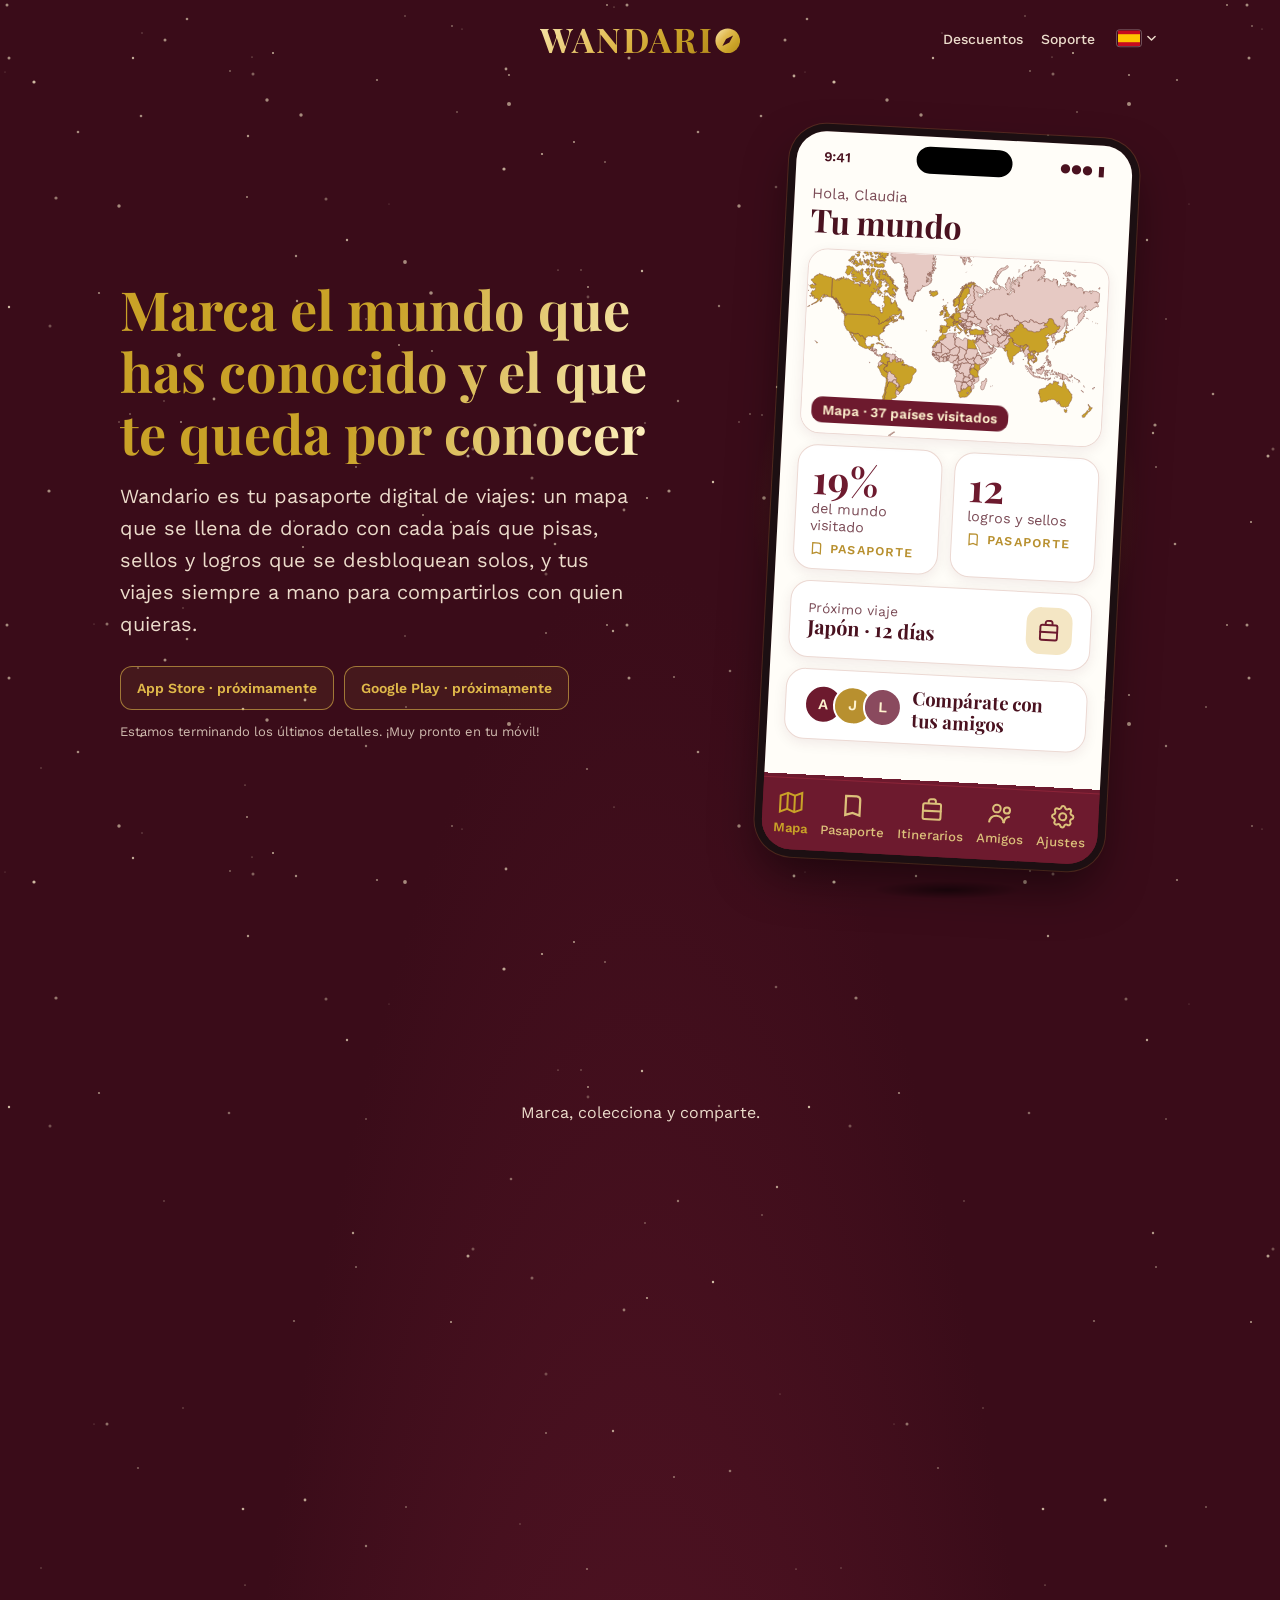
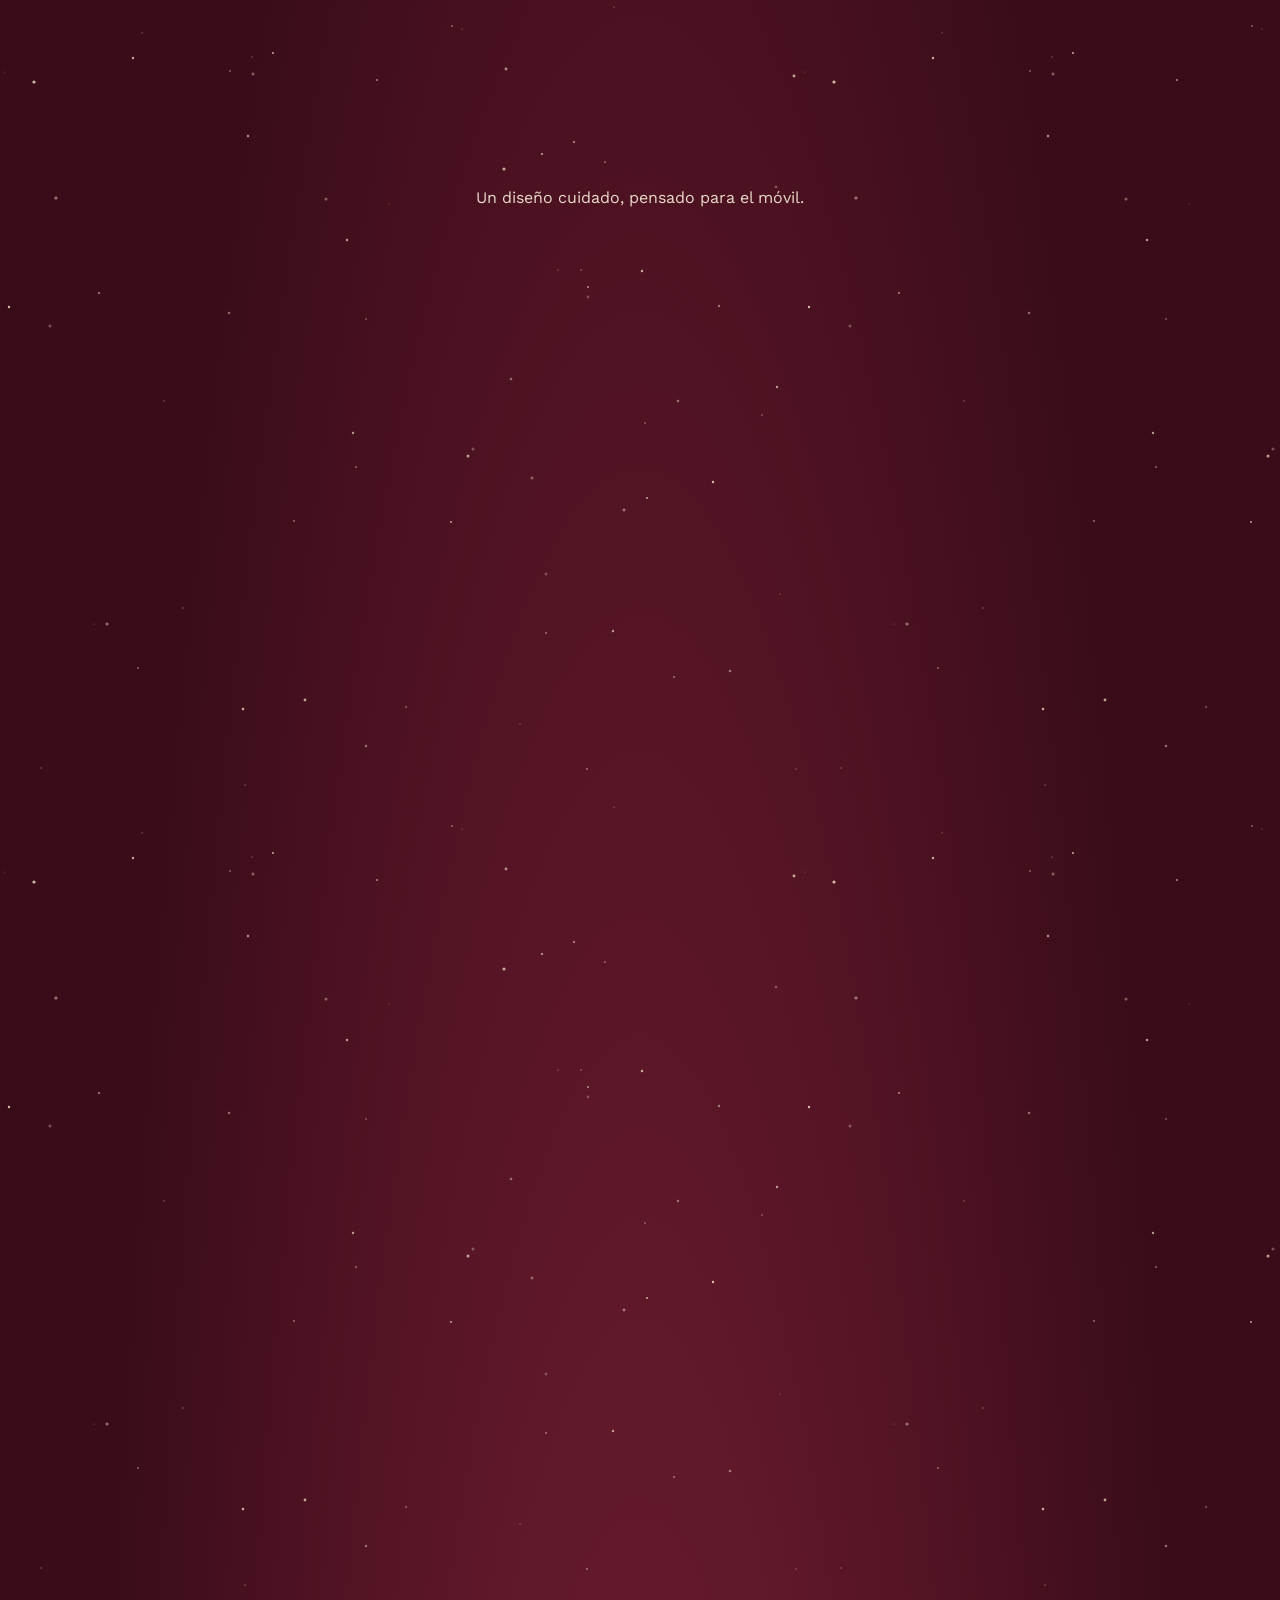
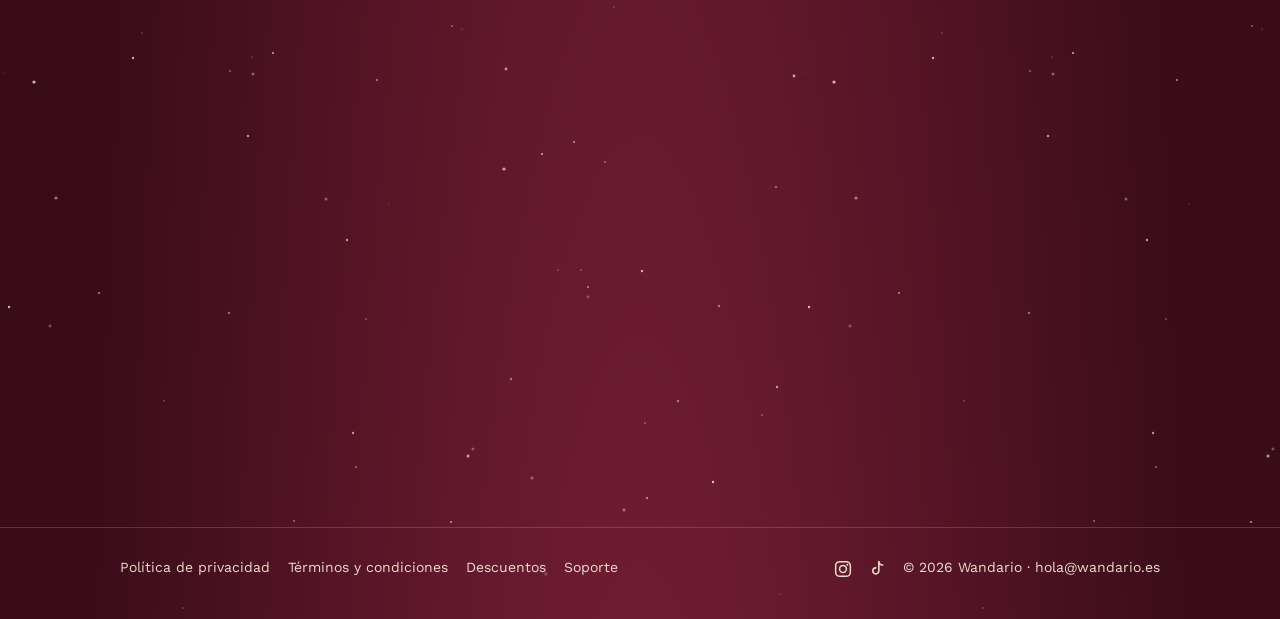
==== commit 99f9970f: "Web movil: al recargar deslizando en el navegador integrado del iPhone, se vigila unos segundos y se" ====
--- a/index.html
+++ b/index.html
@@ -26,7 +26,7 @@
 <meta property="og:image:height" content="630">
 <meta name="twitter:card" content="summary_large_image">
 <link rel="stylesheet" href="/css/style.css?v=11f3b00a">
-<script>(function(){if('scrollRestoration' in history)history.scrollRestoration='manual';if(location.hash)return;var moved=false;['touchstart','wheel','keydown','mousedown'].forEach(function(e){addEventListener(e,function(){moved=true},{once:true,passive:true})});function top(){if(!moved)window.scrollTo(0,0)}top();addEventListener('load',function(){top();setTimeout(top,80);setTimeout(top,400);if(document.fonts&&document.fonts.ready)document.fonts.ready.then(top)});addEventListener('pageshow',top)})()</script>
+<script>(function(){if('scrollRestoration' in history)history.scrollRestoration='manual';if(location.hash)return;var moved=false,t0=Date.now();['touchstart','wheel','keydown','mousedown'].forEach(function(e){addEventListener(e,function(){moved=true},{once:true,passive:true,capture:true})});function y(){return window.pageYOffset||document.documentElement.scrollTop||0}function top(){if(!moved&&y()>0)window.scrollTo(0,0)}(function loop(){top();if(!moved&&Date.now()-t0<3500)requestAnimationFrame(loop)})();addEventListener('scroll',function(){if(Date.now()-t0<3500)top()},{passive:true});addEventListener('load',top);addEventListener('pageshow',top)})()</script>
 <script>document.documentElement.className+=" js"</script>
 <script type="application/ld+json">{"@context":"https://schema.org","@graph":[{"@type":"Organization","@id":"https://wandario.es/#org","name":"Wandario","url":"https://wandario.es/","logo":{"@type":"ImageObject","url":"https://wandario.es/icon-512.png","width":512,"height":512},"image":{"@type":"ImageObject","url":"https://wandario.es/icon-512.png","width":512,"height":512},"sameAs":["https://www.instagram.com/wandarioapp/","https://www.tiktok.com/@wandarioapp"]},{"@type":"WebSite","@id":"https://wandario.es/#website","url":"https://wandario.es/","name":"Wandario","inLanguage":"es","publisher":{"@id":"https://wandario.es/#org"}},{"@type":"WebPage","@id":"https://wandario.es/#page","url":"https://wandario.es/","isPartOf":{"@id":"https://wandario.es/#website"},"primaryImageOfPage":{"@type":"ImageObject","url":"https://wandario.es/icon-512.png","width":512,"height":512},"image":{"@type":"ImageObject","url":"https://wandario.es/icon-512.png","width":512,"height":512}}]}</script>
 </head>
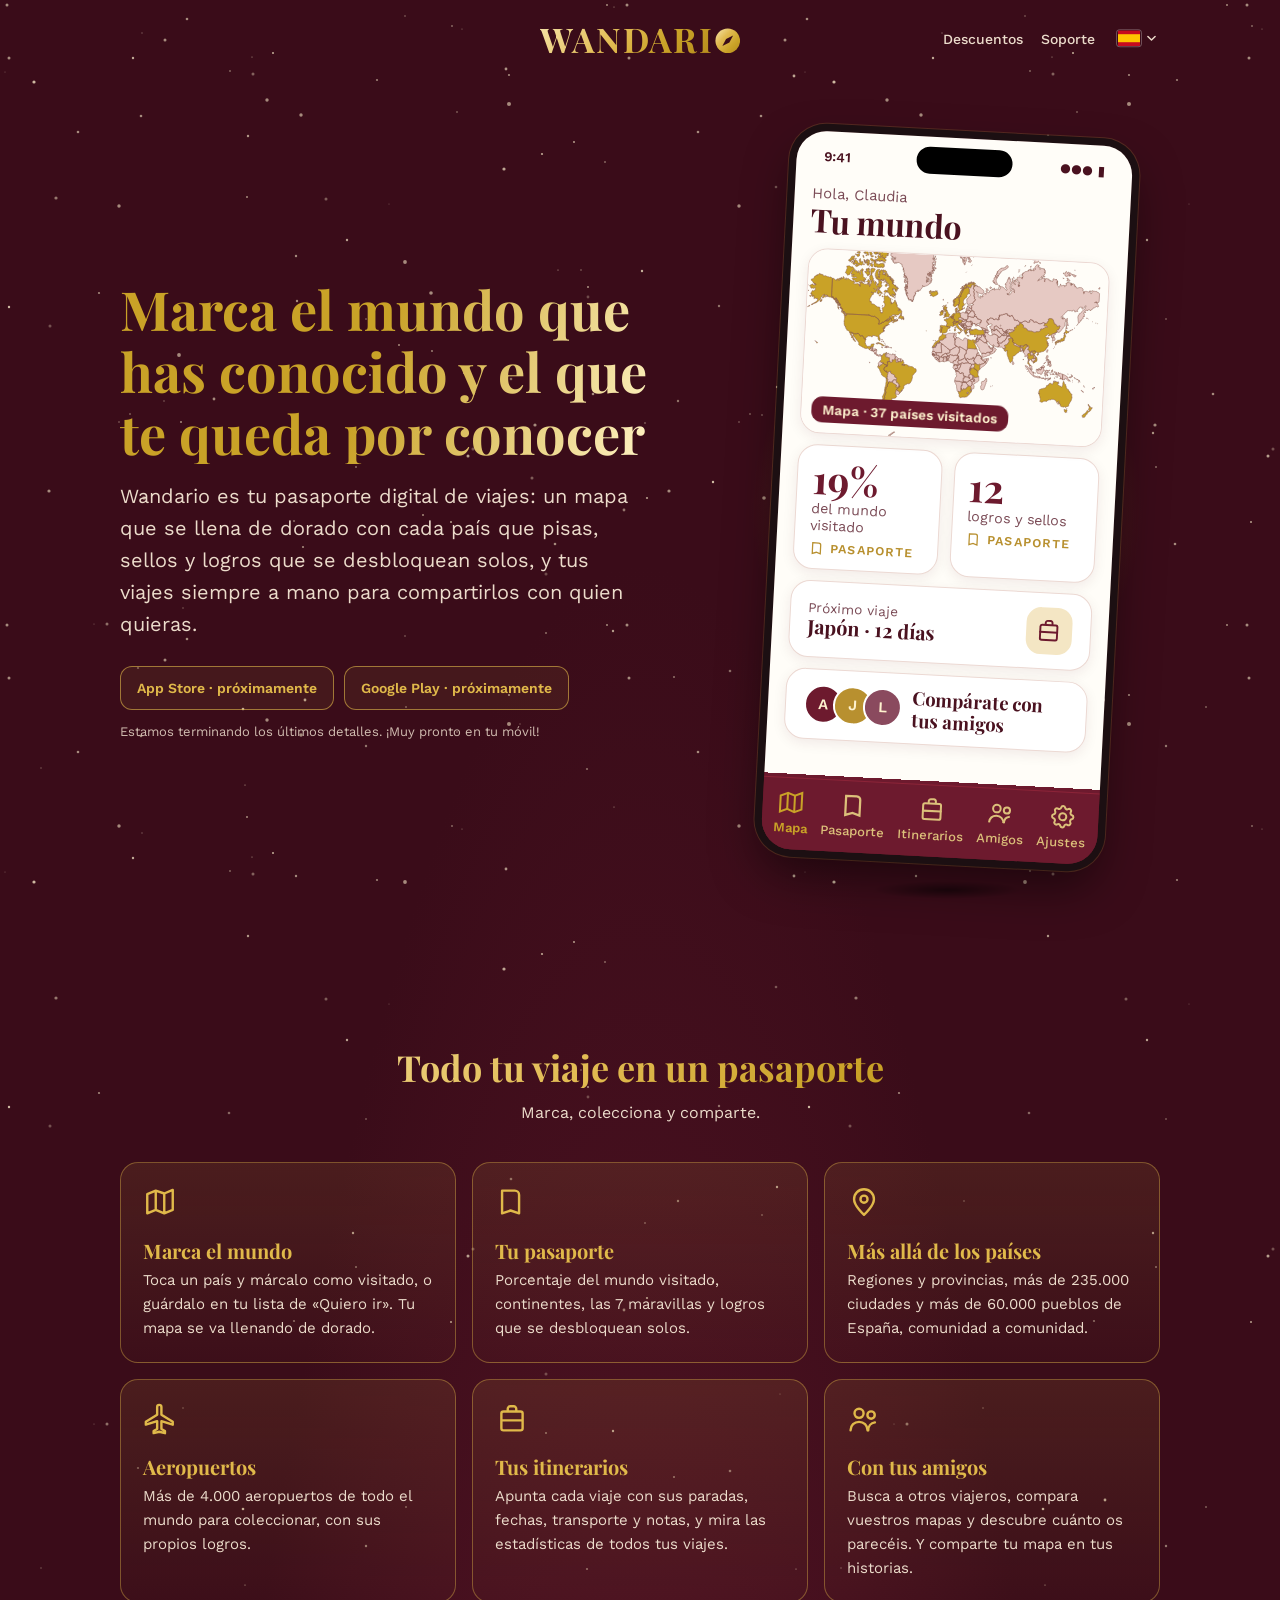
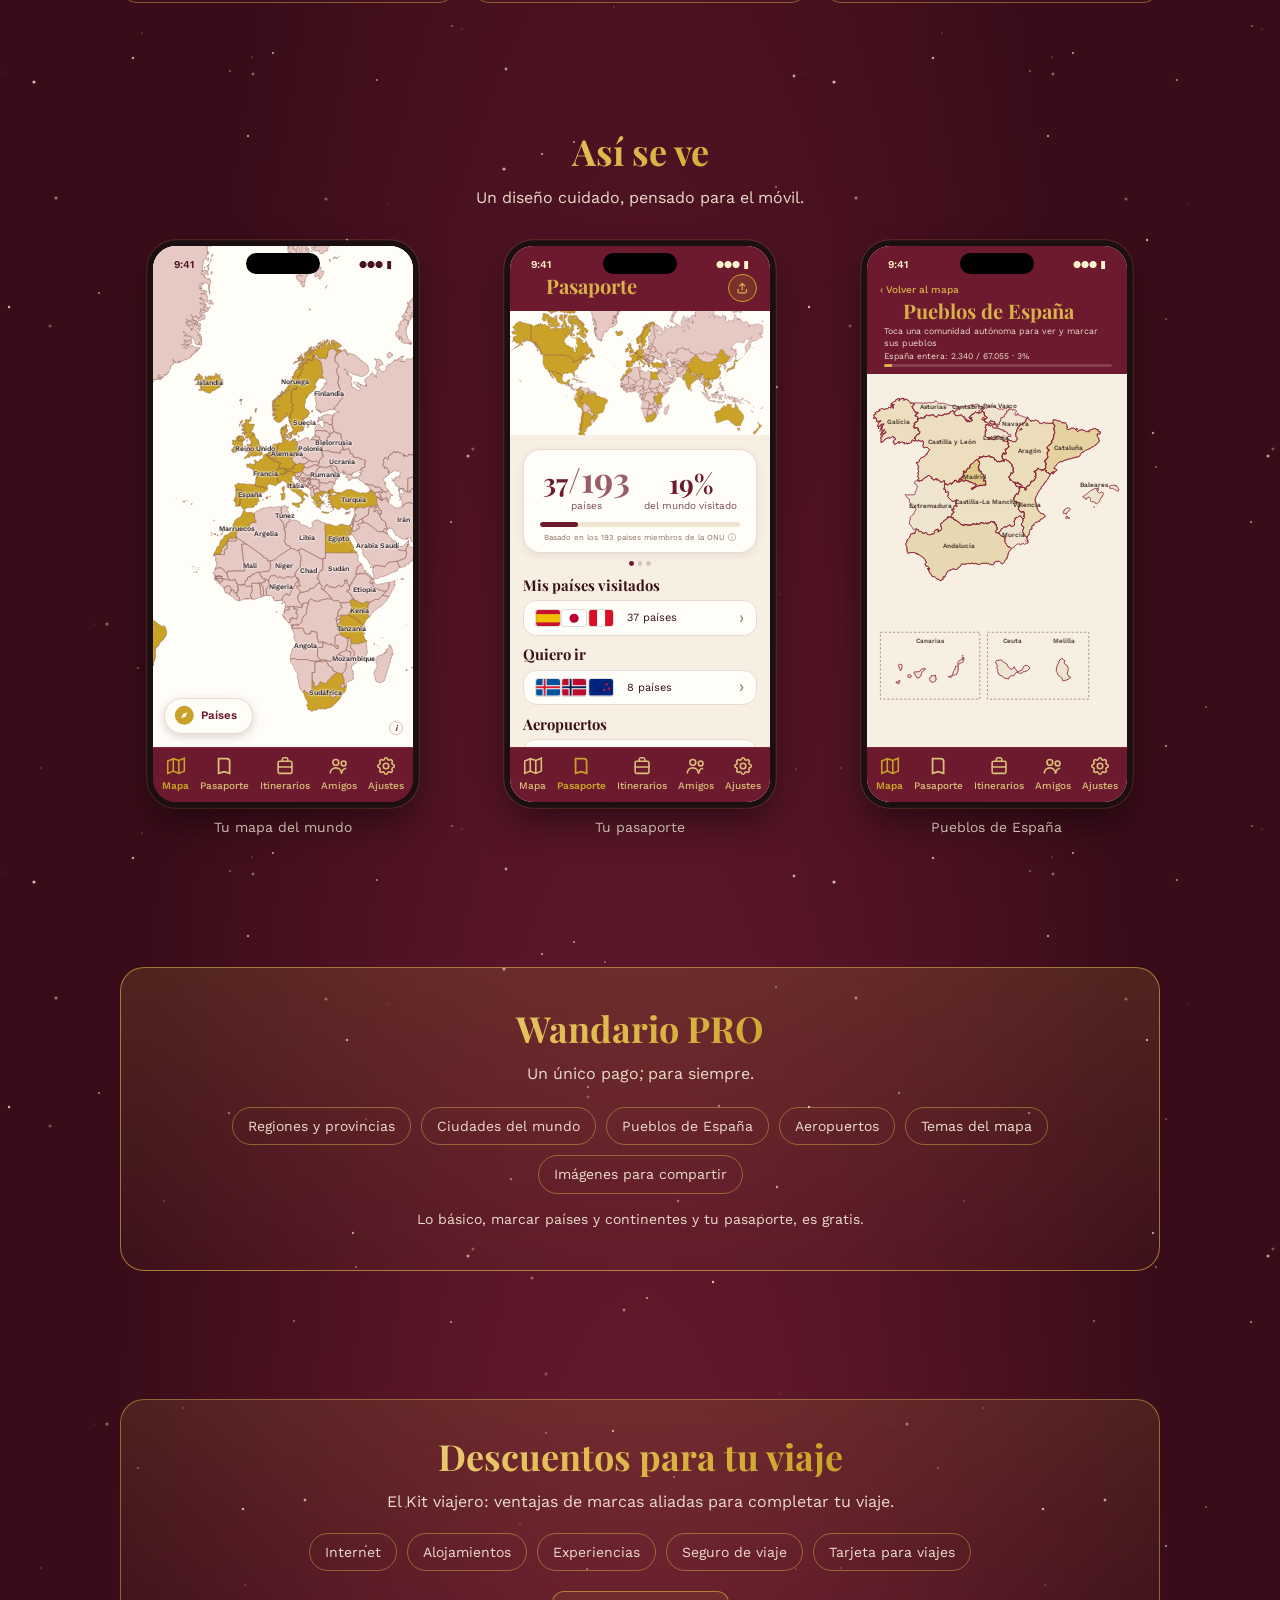
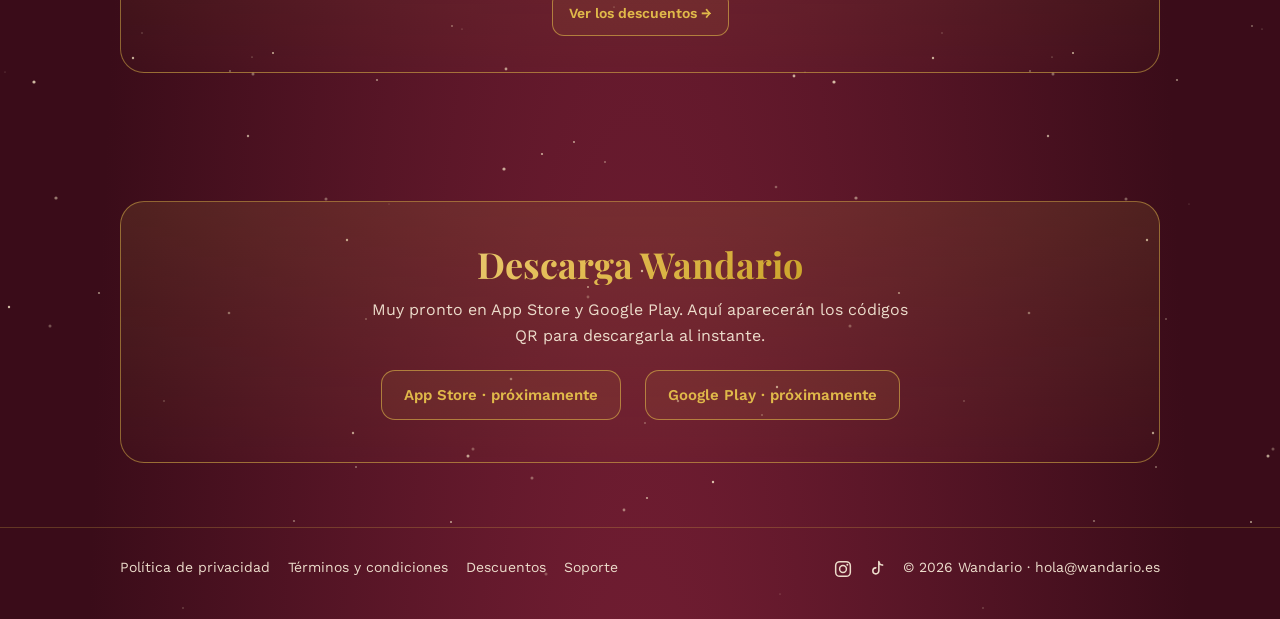
==== commit 48fccb45: "Web movil: un toque suelto ya no apaga la correccion de scroll (navegador de Google en iPhone volvia" ====
--- a/index.html
+++ b/index.html
@@ -26,7 +26,8 @@
 <meta property="og:image:height" content="630">
 <meta name="twitter:card" content="summary_large_image">
 <link rel="stylesheet" href="/css/style.css?v=11f3b00a">
-<script>(function(){if('scrollRestoration' in history)history.scrollRestoration='manual';if(location.hash)return;var moved=false,t0=Date.now();['touchstart','wheel','keydown','mousedown'].forEach(function(e){addEventListener(e,function(){moved=true},{once:true,passive:true,capture:true})});function y(){return window.pageYOffset||document.documentElement.scrollTop||0}function top(){if(!moved&&y()>0)window.scrollTo(0,0)}(function loop(){top();if(!moved&&Date.now()-t0<3500)requestAnimationFrame(loop)})();addEventListener('scroll',function(){if(Date.now()-t0<3500)top()},{passive:true});addEventListener('load',top);addEventListener('pageshow',top)})()</script>
+<script>(function(){if(/[?&]nofix/.test(location.search))return;if('scrollRestoration' in history)history.scrollRestoration='manual';if(location.hash)return;var S=window.__fix={moved:false,n:0,last:0,why:'-'},t0=Date.now(),touching=false,dragged=false;function sec(){return Math.round((Date.now()-t0)/100)/10}addEventListener('touchstart',function(){touching=true;dragged=false},{passive:true,capture:true});addEventListener('touchmove',function(){if(touching)dragged=true},{passive:true,capture:true});['touchend','touchcancel'].forEach(function(e){addEventListener(e,function(){touching=false},{passive:true,capture:true})});['wheel','keydown','mousedown'].forEach(function(e){addEventListener(e,function(ev){if(!S.moved&&Date.now()-t0>500){S.moved=true;S.why=ev.type+'@'+sec()}},{passive:true,capture:true})});function y(){return window.pageYOffset||document.documentElement.scrollTop||0}function top(){if(S.moved||Date.now()-t0>8000)return;var v=y();if(v>120){S.moved=true;S.why='scroll>'+v+'@'+sec();return}if(v>0&&!(touching&&dragged)){window.scrollTo(0,0);S.n++;S.last=sec()}}top();var iv=setInterval(function(){if(S.moved||Date.now()-t0>8000){clearInterval(iv);return}top()},100);addEventListener('scroll',top,{passive:true});addEventListener('load',top);addEventListener('pageshow',top)})()</script>
+<script>if(/[?&]debug/.test(location.search)){addEventListener('DOMContentLoaded',function(){var b=document.createElement('div');b.style.cssText='position:fixed;left:6px;right:6px;bottom:6px;z-index:99999;background:rgba(0,0,0,.88);color:#9f9;font:11px/1.35 monospace;padding:6px 8px;border-radius:8px;white-space:pre-wrap;pointer-events:none';document.body.appendChild(b);function u(){var v=window.visualViewport||{},br=document.querySelector('.brand'),r=br?br.getBoundingClientRect():{top:-1};b.textContent='scrollY='+Math.round(window.pageYOffset)+'  innerH='+innerHeight+'  docH='+document.documentElement.clientHeight+'\nvv.offTop='+Math.round(v.offsetTop||0)+'  vv.pageTop='+Math.round(v.pageTop||0)+'  vv.h='+Math.round(v.height||0)+'  scale='+(v.scale||1)+'\nlogoTop='+Math.round(r.top)+'  fix='+(/[?&]nofix/.test(location.search)?'APAGADO':'activo m='+(window.__fix?window.__fix.moved:'?')+' n='+(window.__fix?window.__fix.n:'?')+' ult='+(window.__fix?window.__fix.last:'?')+' why='+(window.__fix?window.__fix.why:'?'))+'  t='+Math.round(performance.now()/1000)+'s'}u();setInterval(u,150);addEventListener('scroll',u,{passive:true})})}</script>
 <script>document.documentElement.className+=" js"</script>
 <script type="application/ld+json">{"@context":"https://schema.org","@graph":[{"@type":"Organization","@id":"https://wandario.es/#org","name":"Wandario","url":"https://wandario.es/","logo":{"@type":"ImageObject","url":"https://wandario.es/icon-512.png","width":512,"height":512},"image":{"@type":"ImageObject","url":"https://wandario.es/icon-512.png","width":512,"height":512},"sameAs":["https://www.instagram.com/wandarioapp/","https://www.tiktok.com/@wandarioapp"]},{"@type":"WebSite","@id":"https://wandario.es/#website","url":"https://wandario.es/","name":"Wandario","inLanguage":"es","publisher":{"@id":"https://wandario.es/#org"}},{"@type":"WebPage","@id":"https://wandario.es/#page","url":"https://wandario.es/","isPartOf":{"@id":"https://wandario.es/#website"},"primaryImageOfPage":{"@type":"ImageObject","url":"https://wandario.es/icon-512.png","width":512,"height":512},"image":{"@type":"ImageObject","url":"https://wandario.es/icon-512.png","width":512,"height":512}}]}</script>
 </head>
